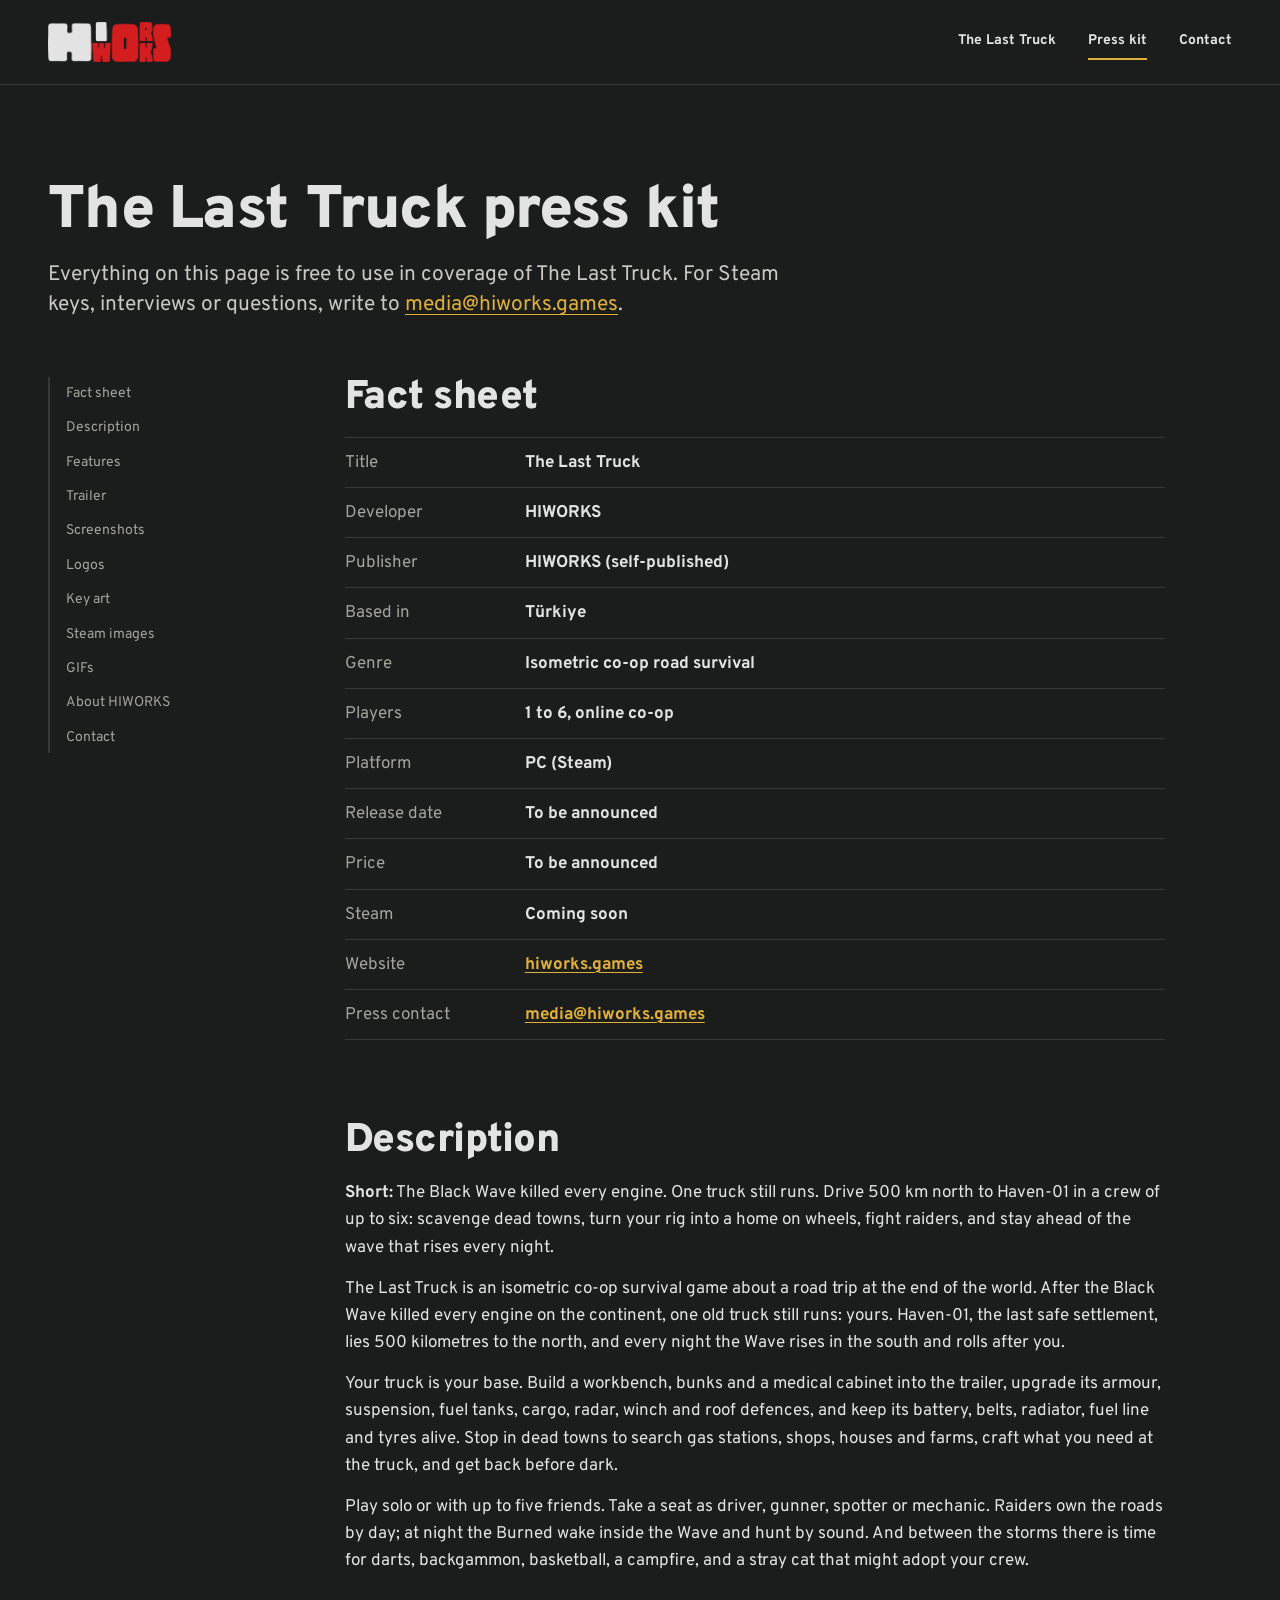
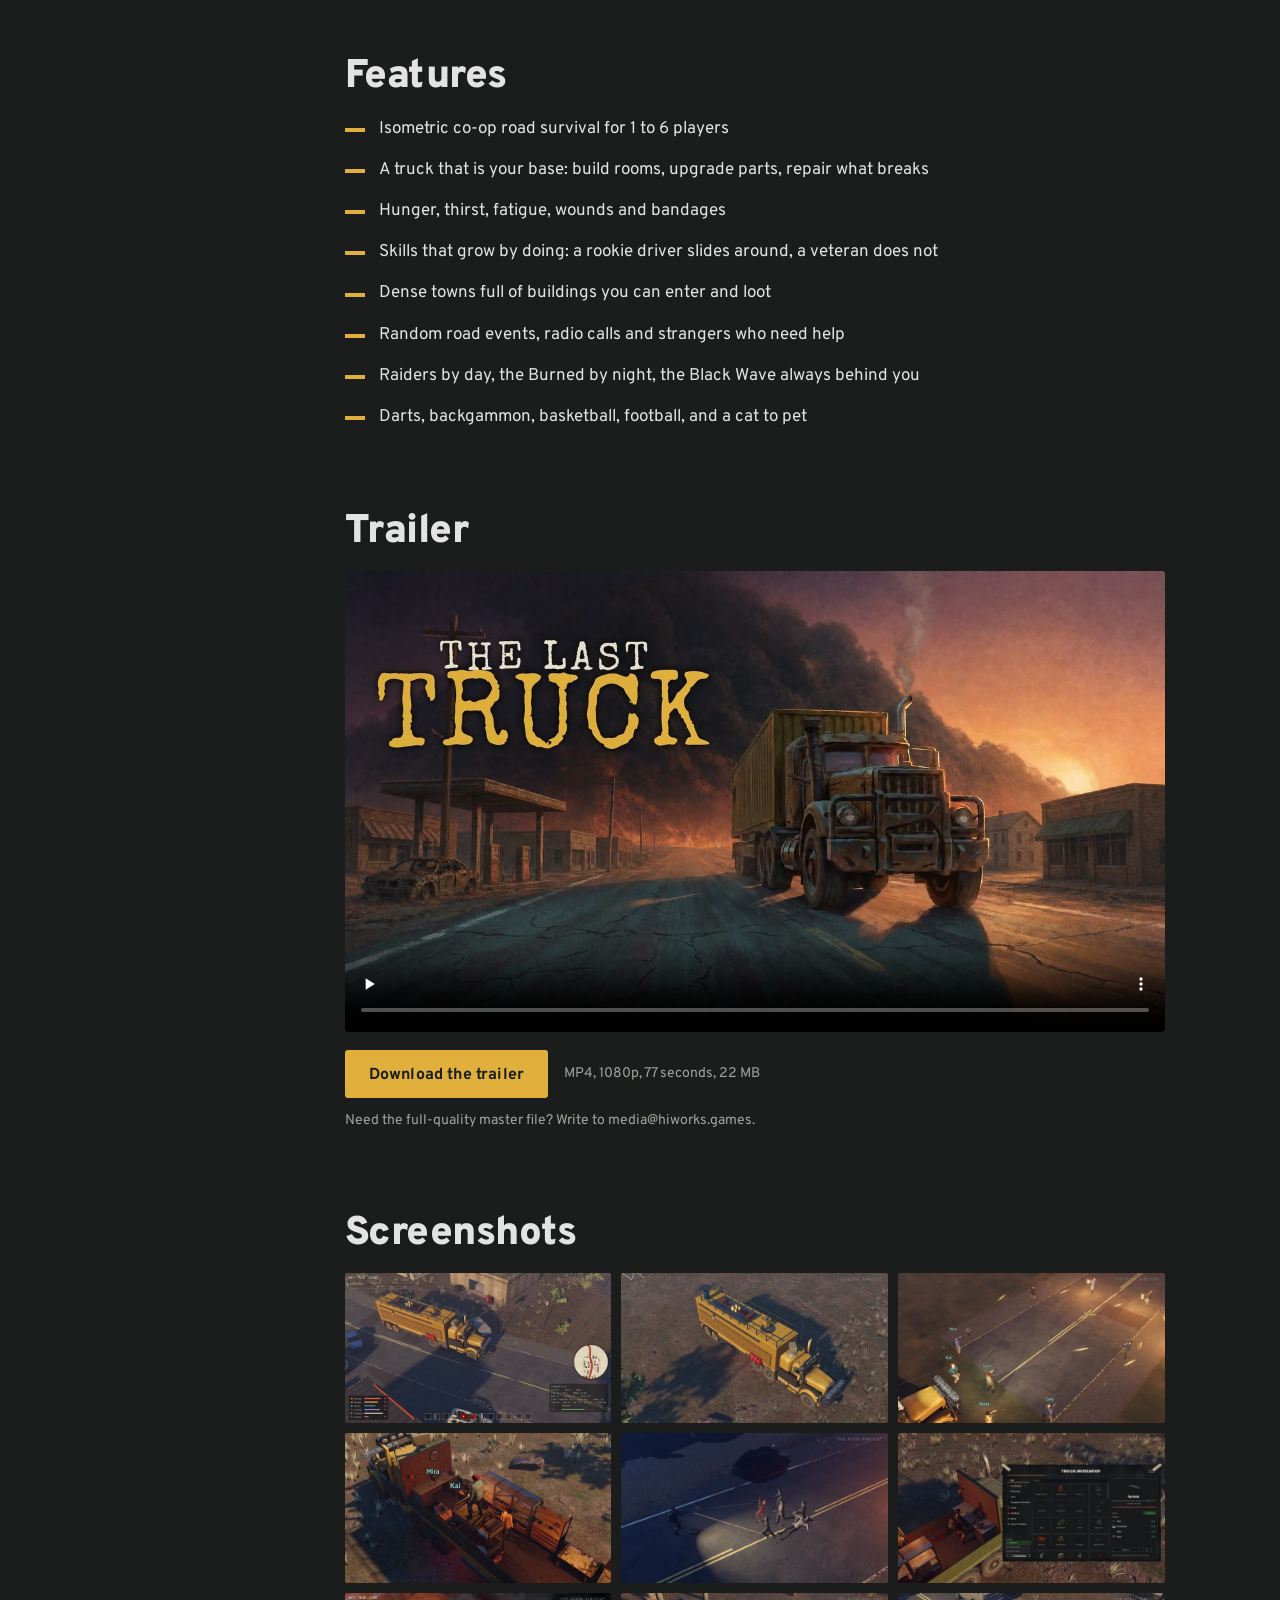
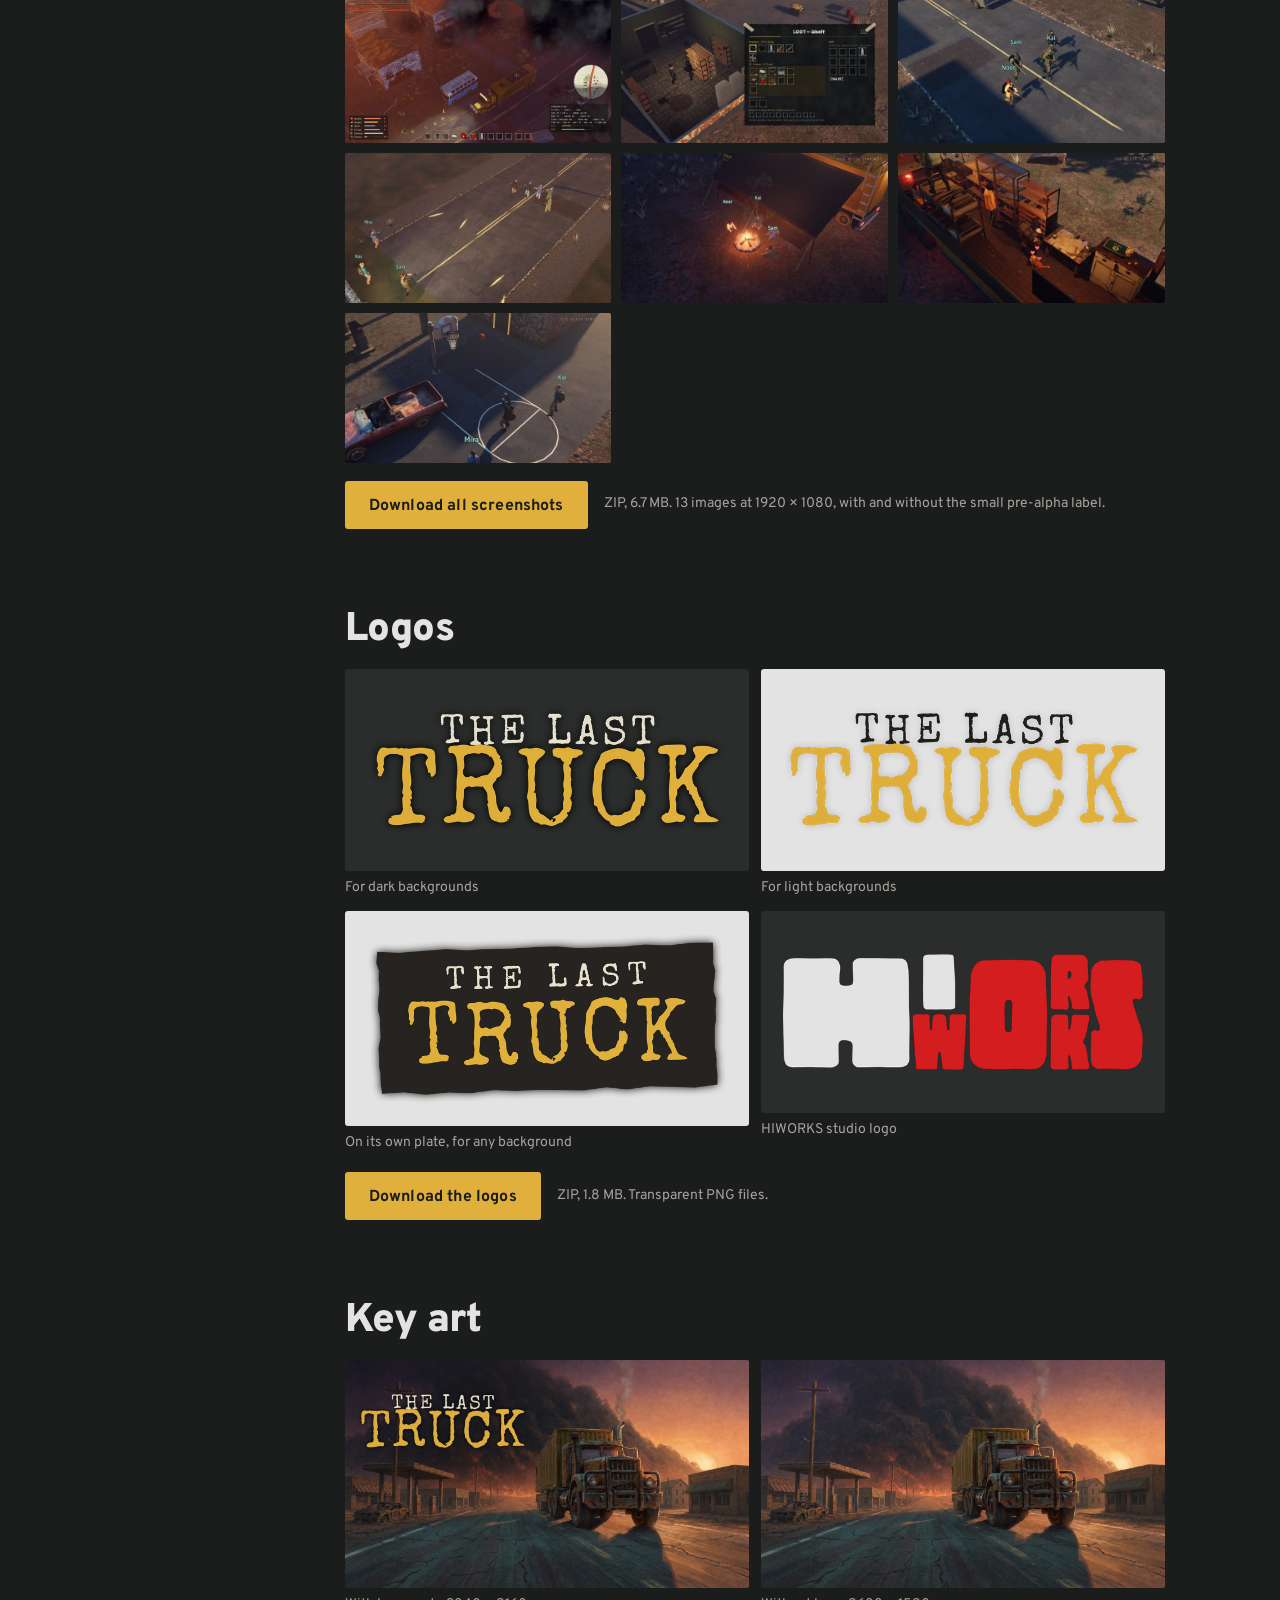
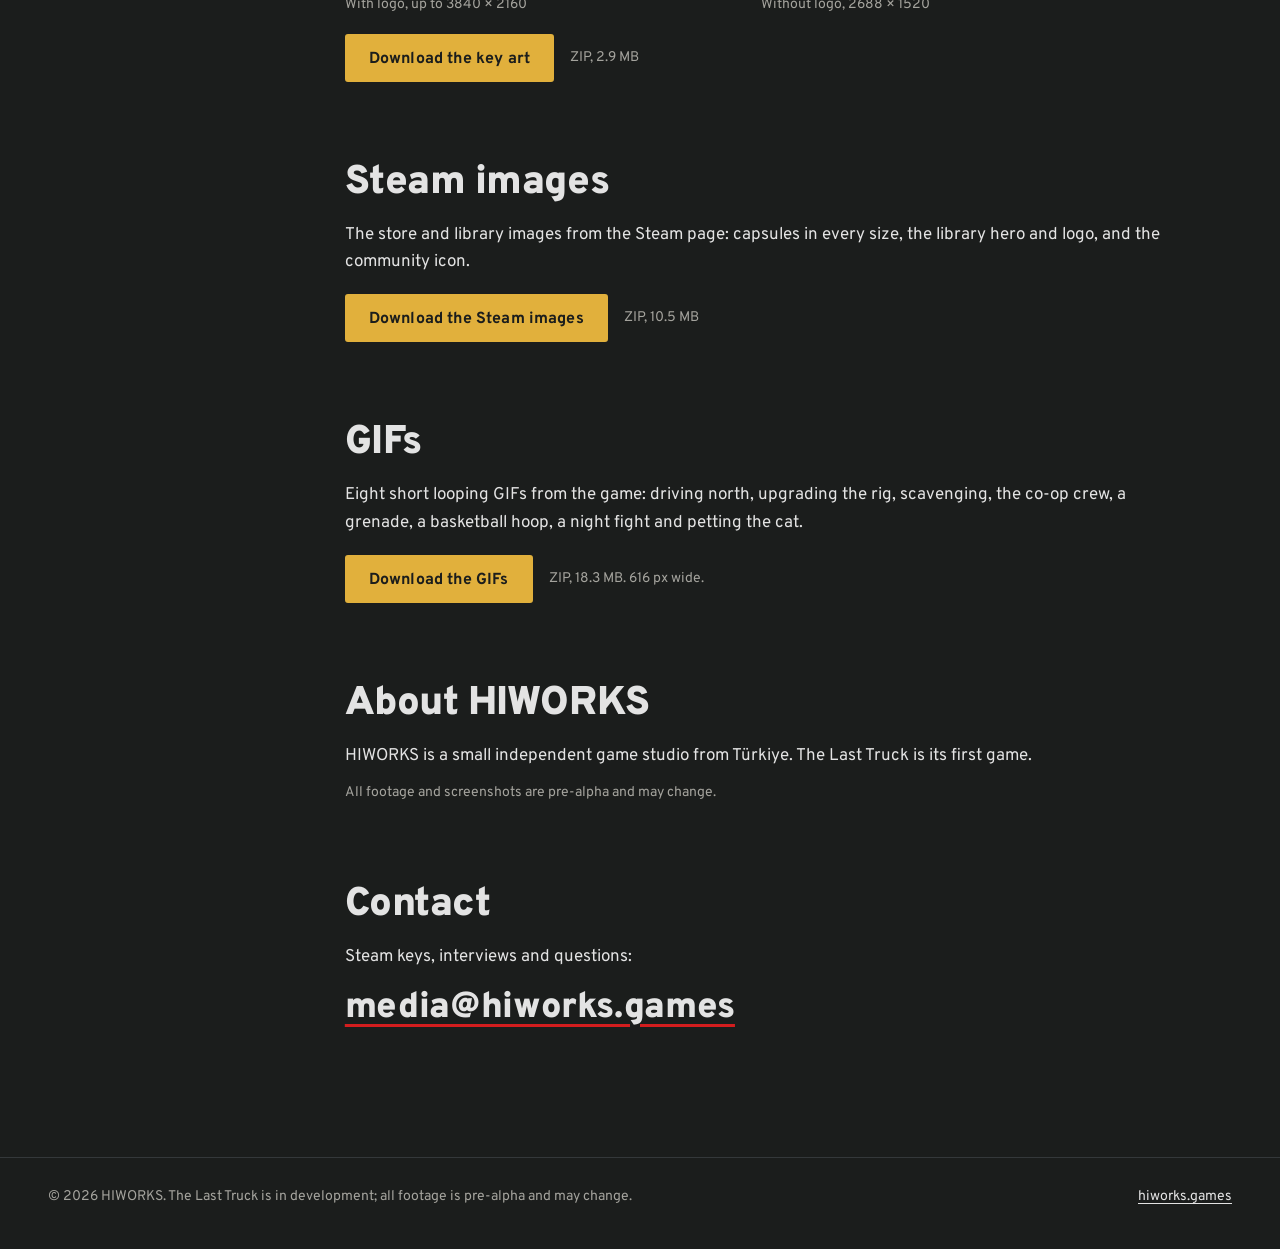
==== press/index.html @ 0f19a67c "Add the hiworks.games site and The Last Truck press kit Co-Authored-By: Claude Opus 5.5 <noreply@ant" ====
<!doctype html>
<html lang="en">
<head>
<meta charset="utf-8">
<meta name="viewport" content="width=device-width, initial-scale=1">
<title>Press kit | The Last Truck | HIWORKS</title>
<meta name="description" content="Press kit for The Last Truck by HIWORKS: fact sheet, trailer, screenshots, logos, key art and contact.">
<link rel="canonical" href="https://hiworks.games/press/">
<meta name="theme-color" content="#1b1d1c">
<meta property="og:type" content="website">
<meta property="og:site_name" content="HIWORKS">
<meta property="og:title" content="The Last Truck press kit">
<meta property="og:description" content="Fact sheet, trailer, screenshots, logos and key art for The Last Truck.">
<meta property="og:url" content="https://hiworks.games/press/">
<meta property="og:image" content="https://hiworks.games/assets/img/og.jpg">
<meta name="twitter:card" content="summary_large_image">
<link rel="icon" type="image/png" sizes="32x32" href="../assets/img/favicon-32.png">
<link rel="apple-touch-icon" href="../assets/img/apple-touch-icon.png">
<link rel="stylesheet" href="../assets/css/site.css">
</head>
<body>
<a class="skip" href="#main">Skip to content</a>

<header class="site-header site-header--solid">
  <div class="wrap">
    <a class="brand" href="../" aria-label="HIWORKS home"><img src="../assets/img/hiworks_logo_sm.png" alt="HIWORKS" width="564" height="183"></a>
    <nav class="nav" aria-label="Main">
      <a class="nav__game" href="../#game">The Last Truck</a>
      <a href="./" aria-current="page">Press kit</a>
      <a href="#contact">Contact</a>
    </nav>
  </div>
</header>

<main id="main">
  <div class="wrap press-top">
    <h1>The Last Truck press kit</h1>
    <p>Everything on this page is free to use in coverage of The Last Truck. For Steam keys, interviews or questions, write to <a href="mailto:media@hiworks.games">media@hiworks.games</a>.</p>
  </div>

  <div class="wrap press-layout">
    <nav class="toc" aria-label="On this page">
      <ol>
        <li><a href="#facts">Fact sheet</a></li>
        <li><a href="#description">Description</a></li>
        <li><a href="#features">Features</a></li>
        <li><a href="#trailer">Trailer</a></li>
        <li><a href="#screenshots">Screenshots</a></li>
        <li><a href="#logos">Logos</a></li>
        <li><a href="#key-art">Key art</a></li>
        <li><a href="#steam-images">Steam images</a></li>
        <li><a href="#gifs">GIFs</a></li>
        <li><a href="#studio">About HIWORKS</a></li>
        <li><a href="#contact">Contact</a></li>
      </ol>
    </nav>

    <div class="press-body">
      <section id="facts" aria-labelledby="facts-h">
        <h2 id="facts-h">Fact sheet</h2>
        <dl class="sheet">
          <dt>Title</dt><dd>The Last Truck</dd>
          <dt>Developer</dt><dd>HIWORKS</dd>
          <dt>Publisher</dt><dd>HIWORKS (self-published)</dd>
          <dt>Based in</dt><dd>Türkiye</dd>
          <dt>Genre</dt><dd>Isometric co-op road survival</dd>
          <dt>Players</dt><dd>1 to 6, online co-op</dd>
          <dt>Platform</dt><dd>PC (Steam)</dd>
          <dt>Release date</dt><dd>To be announced</dd>
          <dt>Price</dt><dd>To be announced</dd>
          <dt>Steam</dt><dd data-steam data-steam-label="Steam store page">Coming soon</dd>
          <dt>Website</dt><dd><a href="https://hiworks.games/">hiworks.games</a></dd>
          <dt>Press contact</dt><dd><a href="mailto:media@hiworks.games">media@hiworks.games</a></dd>
        </dl>
      </section>

      <section id="description" aria-labelledby="desc-h">
        <h2 id="desc-h">Description</h2>
        <p><strong>Short:</strong> The Black Wave killed every engine. One truck still runs. Drive 500 km north to Haven-01 in a crew of up to six: scavenge dead towns, turn your rig into a home on wheels, fight raiders, and stay ahead of the wave that rises every night.</p>
        <p>The Last Truck is an isometric co-op survival game about a road trip at the end of the world. After the Black Wave killed every engine on the continent, one old truck still runs: yours. Haven-01, the last safe settlement, lies 500 kilometres to the north, and every night the Wave rises in the south and rolls after you.</p>
        <p>Your truck is your base. Build a workbench, bunks and a medical cabinet into the trailer, upgrade its armour, suspension, fuel tanks, cargo, radar, winch and roof defences, and keep its battery, belts, radiator, fuel line and tyres alive. Stop in dead towns to search gas stations, shops, houses and farms, craft what you need at the truck, and get back before dark.</p>
        <p>Play solo or with up to five friends. Take a seat as driver, gunner, spotter or mechanic. Raiders own the roads by day; at night the Burned wake inside the Wave and hunt by sound. And between the storms there is time for darts, backgammon, basketball, a campfire, and a stray cat that might adopt your crew.</p>
      </section>

      <section id="features" aria-labelledby="feat-h">
        <h2 id="feat-h">Features</h2>
        <ul class="dash-list" style="grid-template-columns: minmax(0, 1fr);">
          <li>Isometric co-op road survival for 1 to 6 players</li>
          <li>A truck that is your base: build rooms, upgrade parts, repair what breaks</li>
          <li>Hunger, thirst, fatigue, wounds and bandages</li>
          <li>Skills that grow by doing: a rookie driver slides around, a veteran does not</li>
          <li>Dense towns full of buildings you can enter and loot</li>
          <li>Random road events, radio calls and strangers who need help</li>
          <li>Raiders by day, the Burned by night, the Black Wave always behind you</li>
          <li>Darts, backgammon, basketball, football, and a cat to pet</li>
        </ul>
      </section>

      <section id="trailer" aria-labelledby="trailer-h">
        <h2 id="trailer-h">Trailer</h2>
        <video class="trailer-player" controls preload="none" playsinline poster="../assets/img/key_art_preview.jpg">
          <source src="../assets/video/the_last_truck_trailer.mp4" type="video/mp4">
        </video>
        <div class="download">
          <a class="btn btn--lane" href="../assets/video/the_last_truck_trailer.mp4" download>Download the trailer</a>
          <span class="size">MP4, 1080p, 77 seconds, 22 MB</span>
        </div>
        <p class="note">Need the full-quality master file? Write to media@hiworks.games.</p>
      </section>

      <section id="screenshots" aria-labelledby="shots-h">
        <h2 id="shots-h">Screenshots</h2>
        <ul class="shots">
          <li><a href="../assets/img/shots/the_last_truck_01_driving_hud.jpg"><img src="../assets/img/thumbs/the_last_truck_01_driving_hud.jpg" alt="The rig on the road, with the HUD on" width="640" height="360" loading="lazy"></a></li>
          <li><a href="../assets/img/shots/the_last_truck_02_rig_upgraded.jpg"><img src="../assets/img/thumbs/the_last_truck_02_rig_upgraded.jpg" alt="A fully upgraded yellow rig" width="640" height="360" loading="lazy"></a></li>
          <li><a href="../assets/img/shots/the_last_truck_03_raider_fight.jpg"><img src="../assets/img/thumbs/the_last_truck_03_raider_fight.jpg" alt="The crew fighting raiders on the road" width="640" height="360" loading="lazy"></a></li>
          <li><a href="../assets/img/shots/the_last_truck_04_life_in_the_hold.jpg"><img src="../assets/img/thumbs/the_last_truck_04_life_in_the_hold.jpg" alt="The crew inside the trailer, by the dartboard" width="640" height="360" loading="lazy"></a></li>
          <li><a href="../assets/img/shots/the_last_truck_05_night_burned.jpg"><img src="../assets/img/thumbs/the_last_truck_05_night_burned.jpg" alt="The Burned at night, caught in a flashlight beam" width="640" height="360" loading="lazy"></a></li>
          <li><a href="../assets/img/shots/the_last_truck_06_crafting.jpg"><img src="../assets/img/thumbs/the_last_truck_06_crafting.jpg" alt="Crafting a pipe bomb in the truck workshop" width="640" height="360" loading="lazy"></a></li>
          <li><a href="../assets/img/shots/the_last_truck_07_black_wave_hud.jpg"><img src="../assets/img/thumbs/the_last_truck_07_black_wave_hud.jpg" alt="Escaping the Black Wave, with the HUD on" width="640" height="360" loading="lazy"></a></li>
          <li><a href="../assets/img/shots/the_last_truck_08_looting.jpg"><img src="../assets/img/thumbs/the_last_truck_08_looting.jpg" alt="Searching a shelf inside a shop" width="640" height="360" loading="lazy"></a></li>
          <li><a href="../assets/img/shots/the_last_truck_09_coop_crew.jpg"><img src="../assets/img/thumbs/the_last_truck_09_coop_crew.jpg" alt="A fully equipped crew of four" width="640" height="360" loading="lazy"></a></li>
          <li><a href="../assets/img/shots/the_last_truck_10_grenade.jpg"><img src="../assets/img/thumbs/the_last_truck_10_grenade.jpg" alt="A firefight with raiders" width="640" height="360" loading="lazy"></a></li>
          <li><a href="../assets/img/shots/the_last_truck_11_campfire.jpg"><img src="../assets/img/thumbs/the_last_truck_11_campfire.jpg" alt="The crew around a campfire at night" width="640" height="360" loading="lazy"></a></li>
          <li><a href="../assets/img/shots/the_last_truck_12_cat.jpg"><img src="../assets/img/thumbs/the_last_truck_12_cat.jpg" alt="Petting the stray cat in the trailer" width="640" height="360" loading="lazy"></a></li>
          <li><a href="../assets/img/shots/the_last_truck_13_basketball.jpg"><img src="../assets/img/thumbs/the_last_truck_13_basketball.jpg" alt="Basketball behind a gas station" width="640" height="360" loading="lazy"></a></li>
        </ul>
        <div class="download">
          <a class="btn btn--lane" href="downloads/the_last_truck_screenshots.zip" download>Download all screenshots</a>
          <span class="size">ZIP, 6.7 MB. 13 images at 1920 × 1080, with and without the small pre-alpha label.</span>
        </div>
      </section>

      <section id="logos" aria-labelledby="logos-h">
        <h2 id="logos-h">Logos</h2>
        <div class="grid-2">
          <figure class="tile"><div class="tile--dark"><img src="../assets/img/logo_prev_dark_bg.png" alt="The Last Truck logo for dark backgrounds" width="640" height="234" loading="lazy"></div><figcaption>For dark backgrounds</figcaption></figure>
          <figure class="tile"><div class="tile--light"><img src="../assets/img/logo_prev_light_bg.png" alt="The Last Truck logo for light backgrounds" width="640" height="230" loading="lazy"></div><figcaption>For light backgrounds</figcaption></figure>
          <figure class="tile"><div class="tile--light"><img src="../assets/img/logo_prev_plate.png" alt="The Last Truck logo on its dark plate" width="640" height="304" loading="lazy"></div><figcaption>On its own plate, for any background</figcaption></figure>
          <figure class="tile"><div class="tile--dark"><img src="../assets/img/hiworks_logo_sm.png" alt="HIWORKS studio logo" width="564" height="183" loading="lazy"></div><figcaption>HIWORKS studio logo</figcaption></figure>
        </div>
        <div class="download">
          <a class="btn btn--lane" href="downloads/the_last_truck_logos.zip" download>Download the logos</a>
          <span class="size">ZIP, 1.8 MB. Transparent PNG files.</span>
        </div>
      </section>

      <section id="key-art" aria-labelledby="ka-h">
        <h2 id="ka-h">Key art</h2>
        <div class="grid-2">
          <figure class="tile"><img src="../assets/img/key_art_preview.jpg" alt="Key art: the truck on an empty road, the Black Wave rising behind a small town, with the logo" width="1280" height="720" loading="lazy"><figcaption>With logo, up to 3840 × 2160</figcaption></figure>
          <figure class="tile"><img src="../assets/img/key_art_clean_preview.jpg" alt="Key art without the logo" width="1280" height="720" loading="lazy"><figcaption>Without logo, 2688 × 1520</figcaption></figure>
        </div>
        <div class="download">
          <a class="btn btn--lane" href="downloads/the_last_truck_key_art.zip" download>Download the key art</a>
          <span class="size">ZIP, 2.9 MB</span>
        </div>
      </section>

      <section id="steam-images" aria-labelledby="steam-h">
        <h2 id="steam-h">Steam images</h2>
        <p>The store and library images from the Steam page: capsules in every size, the library hero and logo, and the community icon.</p>
        <div class="download">
          <a class="btn btn--lane" href="downloads/the_last_truck_steam_images.zip" download>Download the Steam images</a>
          <span class="size">ZIP, 10.5 MB</span>
        </div>
      </section>

      <section id="gifs" aria-labelledby="gifs-h">
        <h2 id="gifs-h">GIFs</h2>
        <p>Eight short looping GIFs from the game: driving north, upgrading the rig, scavenging, the co-op crew, a grenade, a basketball hoop, a night fight and petting the cat.</p>
        <div class="download">
          <a class="btn btn--lane" href="downloads/the_last_truck_gifs.zip" download>Download the GIFs</a>
          <span class="size">ZIP, 18.3 MB. 616 px wide.</span>
        </div>
      </section>

      <section id="studio" aria-labelledby="studio-h">
        <h2 id="studio-h">About HIWORKS</h2>
        <p>HIWORKS is a small independent game studio from Türkiye. The Last Truck is its first game.</p>
        <p class="note">All footage and screenshots are pre-alpha and may change.</p>
      </section>

      <section id="contact" aria-labelledby="contact-h">
        <h2 id="contact-h">Contact</h2>
        <p>Steam keys, interviews and questions:</p>
        <a class="mail" href="mailto:media@hiworks.games">media@hiworks.games</a>
      </section>
    </div>
  </div>
</main>

<footer class="site-footer">
  <div class="wrap">
    <p>&copy; <span data-year>2026</span> HIWORKS. The Last Truck is in development; all footage is pre-alpha and may change.</p>
    <p><a href="../">hiworks.games</a></p>
  </div>
</footer>

<dialog id="shot-dialog" aria-label="Screenshot">
  <div class="dlg">
    <button class="icon-btn dlg__close" type="button" data-close aria-label="Close">
      <svg viewBox="0 0 20 20" aria-hidden="true"><path d="M4 4l12 12M16 4L4 16" stroke="currentColor" stroke-width="2.4" fill="none"/></svg>
    </button>
    <div class="dlg__frame">
      <img src="" alt="">
      <div class="dlg__nav">
        <button class="icon-btn" type="button" data-prev aria-label="Previous screenshot"><svg viewBox="0 0 20 20" aria-hidden="true"><path d="M12.5 4l-6 6 6 6" stroke="currentColor" stroke-width="2.4" fill="none"/></svg></button>
        <span data-count aria-live="polite"></span>
        <button class="icon-btn" type="button" data-next aria-label="Next screenshot"><svg viewBox="0 0 20 20" aria-hidden="true"><path d="M7.5 4l6 6-6 6" stroke="currentColor" stroke-width="2.4" fill="none"/></svg></button>
      </div>
    </div>
  </div>
</dialog>

<script src="../assets/js/site.js"></script>
</body>
</html>
---- assets/css/site.css ----
/* HIWORKS - hiworks.games
   Colors come from the game: asphalt, the Black Wave's smoke, the rig's yellow (also the
   logo's), and the studio logo's off-white and red. One family: Overpass (road-sign letters). */

@font-face { font-family: "Overpass"; font-style: normal; font-display: swap; font-weight: 400;
  src: url(../fonts/overpass-latin-400-normal.woff2) format("woff2");
  unicode-range: U+0000-00FF,U+0131,U+0152-0153,U+02BB-02BC,U+02C6,U+02DA,U+02DC,U+0304,U+0308,U+0329,U+2000-206F,U+20AC,U+2122,U+2191,U+2193,U+2212,U+2215,U+FEFF,U+FFFD; }
@font-face { font-family: "Overpass"; font-style: normal; font-display: swap; font-weight: 400;
  src: url(../fonts/overpass-latin-ext-400-normal.woff2) format("woff2");
  unicode-range: U+0100-02BA,U+02BD-02C5,U+02C7-02CC,U+02CE-02D7,U+02DD-02FF,U+0304,U+0308,U+0329,U+1D00-1DBF,U+1E00-1E9F,U+1EF2-1EFF,U+2020,U+20A0-20AB,U+20AD-20C0,U+2113,U+2C60-2C7F,U+A720-A7FF; }
@font-face { font-family: "Overpass"; font-style: normal; font-display: swap; font-weight: 700;
  src: url(../fonts/overpass-latin-700-normal.woff2) format("woff2");
  unicode-range: U+0000-00FF,U+0131,U+0152-0153,U+02BB-02BC,U+02C6,U+02DA,U+02DC,U+0304,U+0308,U+0329,U+2000-206F,U+20AC,U+2122,U+2191,U+2193,U+2212,U+2215,U+FEFF,U+FFFD; }
@font-face { font-family: "Overpass"; font-style: normal; font-display: swap; font-weight: 700;
  src: url(../fonts/overpass-latin-ext-700-normal.woff2) format("woff2");
  unicode-range: U+0100-02BA,U+02BD-02C5,U+02C7-02CC,U+02CE-02D7,U+02DD-02FF,U+0304,U+0308,U+0329,U+1D00-1DBF,U+1E00-1E9F,U+1EF2-1EFF,U+2020,U+20A0-20AB,U+20AD-20C0,U+2113,U+2C60-2C7F,U+A720-A7FF; }
@font-face { font-family: "Overpass"; font-style: normal; font-display: swap; font-weight: 900;
  src: url(../fonts/overpass-latin-900-normal.woff2) format("woff2");
  unicode-range: U+0000-00FF,U+0131,U+0152-0153,U+02BB-02BC,U+02C6,U+02DA,U+02DC,U+0304,U+0308,U+0329,U+2000-206F,U+20AC,U+2122,U+2191,U+2193,U+2212,U+2215,U+FEFF,U+FFFD; }
@font-face { font-family: "Overpass"; font-style: normal; font-display: swap; font-weight: 900;
  src: url(../fonts/overpass-latin-ext-900-normal.woff2) format("woff2");
  unicode-range: U+0100-02BA,U+02BD-02C5,U+02C7-02CC,U+02CE-02D7,U+02DD-02FF,U+0304,U+0308,U+0329,U+1D00-1DBF,U+1E00-1E9F,U+1EF2-1EFF,U+2020,U+20A0-20AB,U+20AD-20C0,U+2113,U+2C60-2C7F,U+A720-A7FF; }

:root {
  --asphalt: #1b1d1c;
  --asphalt-2: #232624;
  --kerb: #34383a;
  --smoke: #2c2127;
  --lane: #e1b03c;
  --lane-ink: #1b1d1c;
  --bone: #e3e3e3;
  --dust: #a4a39d;
  --signal: #d31d1e;

  --font: "Overpass", "Segoe UI", system-ui, sans-serif;
  --step-0: 1.0625rem;   /* 17px body */
  --step-1: 1.3125rem;   /* 21px lede */
  --step-2: clamp(1.75rem, 1.2rem + 2vw, 2.5rem);
  --step-3: clamp(2.25rem, 1.4rem + 3.4vw, 3.75rem);
  --small: 0.875rem;

  --gutter: clamp(16px, 4vw, 48px);
  --wide: 1200px;
  --text: 62ch;
}

*, *::before, *::after { box-sizing: border-box; }
html { -webkit-text-size-adjust: 100%; scroll-behavior: smooth; }
@media (prefers-reduced-motion: reduce) { html { scroll-behavior: auto; } }
body {
  margin: 0;
  background: var(--asphalt);
  color: var(--bone);
  font: 400 var(--step-0)/1.6 var(--font);
  -webkit-font-smoothing: antialiased;
  text-rendering: optimizeLegibility;
}
img, video { display: block; max-width: 100%; height: auto; }
a { color: var(--lane); text-underline-offset: 0.18em; text-decoration-thickness: 1px; }
a:hover { text-decoration-thickness: 2px; }
:focus-visible { outline: 3px solid var(--lane); outline-offset: 3px; border-radius: 2px; }
h1, h2, h3 { font-weight: 900; line-height: 1.05; letter-spacing: -0.012em; margin: 0; text-wrap: balance; }
p { margin: 0; text-wrap: pretty; }
.sr-only { position: absolute; width: 1px; height: 1px; padding: 0; margin: -1px; overflow: hidden; clip: rect(0 0 0 0); white-space: nowrap; border: 0; }
.skip { position: absolute; left: 12px; top: -60px; z-index: 50; background: var(--lane); color: var(--lane-ink); padding: 10px 14px; font-weight: 700; }
.skip:focus { top: 12px; }

.wrap { width: 100%; max-width: calc(var(--wide) + 2 * var(--gutter)); margin: 0 auto; padding: 0 var(--gutter); }

/* ---------- header ---------- */
.site-header { position: relative; z-index: 10; }
.site-header--over { position: absolute; inset: 0 0 auto 0; }
.site-header .wrap { display: flex; align-items: center; justify-content: space-between; gap: 24px; padding-top: 22px; padding-bottom: 22px; }
.brand { display: block; line-height: 0; }
.brand img { height: 40px; width: auto; }
.nav { display: flex; gap: clamp(16px, 3vw, 32px); }
.nav a { color: var(--bone); text-decoration: none; font-weight: 700; font-size: var(--small); padding: 6px 0; border-bottom: 2px solid transparent; }
.nav a:hover, .nav a[aria-current="page"] { border-bottom-color: var(--lane); }
.site-header--solid { background: var(--asphalt); border-bottom: 1px solid var(--kerb); }

/* ---------- buttons ---------- */
.btn {
  display: inline-flex; align-items: center; justify-content: center; gap: 10px;
  min-height: 48px; padding: 12px 22px 10px;
  font: 700 1rem/1 var(--font); letter-spacing: 0.01em;
  border: 2px solid var(--lane); border-radius: 3px; cursor: pointer; text-decoration: none;
}
.btn--lane { background: var(--lane); color: var(--lane-ink); }
.btn--lane:hover { background: #ecc25a; border-color: #ecc25a; }
.btn--ghost { background: rgba(27, 29, 28, 0.55); color: var(--bone); border-color: rgba(227, 227, 227, 0.55); }
.btn--ghost:hover { border-color: var(--bone); }
.btn[aria-disabled="true"] { background: transparent; color: var(--lane); cursor: default; }
.btn svg { width: 16px; height: 16px; flex: none; }

/* ---------- hero ---------- */
.hero { position: relative; min-height: min(100svh, 940px); display: flex; align-items: flex-end; overflow: hidden; background: var(--smoke); isolation: isolate; }
.hero__media { position: absolute; inset: 0; z-index: -2; }
.hero__media video, .hero__media img { width: 100%; height: 100%; object-fit: cover; object-position: 60% 50%; }
.hero::before {
  content: ""; position: absolute; inset: 0; z-index: -1;
  background:
    linear-gradient(90deg, rgba(36, 26, 31, 0.92) 0%, rgba(36, 26, 31, 0.72) 34%, rgba(36, 26, 31, 0) 68%),
    linear-gradient(180deg, rgba(27, 29, 28, 0.6) 0%, rgba(27, 29, 28, 0) 22%, rgba(27, 29, 28, 0) 62%, var(--asphalt) 100%);
}
.hero__body { padding-top: 140px; padding-bottom: clamp(88px, 12vh, 132px); }
.hero__logo { width: clamp(260px, 38vw, 560px); margin: 0 0 clamp(18px, 3vh, 28px) -0.6%; }
.hero__lede { font-size: clamp(1.375rem, 1rem + 1.4vw, 2.125rem); font-weight: 700; line-height: 1.2; max-width: 22ch; }
.hero__actions { display: flex; flex-wrap: wrap; gap: 12px; margin-top: clamp(22px, 4vh, 34px); }
.hero__facts { display: flex; flex-wrap: wrap; gap: 6px 22px; margin: 22px 0 0; padding: 0; list-style: none; color: var(--dust); font-size: var(--small); }

/* the road under the hero: one lane line, rolling south as the truck drives north */
.road { position: absolute; left: 0; right: 0; bottom: 0; height: 18px; background: var(--asphalt); }
.road::before {
  content: ""; position: absolute; left: 0; right: 0; top: 7px; height: 4px;
  background: repeating-linear-gradient(90deg, var(--lane) 0 46px, transparent 46px 92px);
  animation: lane 2.4s linear infinite;
}
@keyframes lane { to { background-position: -92px 0; } }
@media (prefers-reduced-motion: reduce) { .road::before { animation: none; } }

/* ---------- sections ---------- */
.section { padding: clamp(64px, 10vw, 128px) 0; }
.section + .section { padding-top: 0; }
.section-head { max-width: var(--text); margin-bottom: clamp(28px, 4vw, 48px); }
.section-head h2 { font-size: var(--step-3); }
.section-head p { color: var(--dust); margin-top: 14px; }

.intro { font-size: clamp(1.25rem, 1rem + 1vw, 1.75rem); line-height: 1.4; font-weight: 400; max-width: 34ch; }
.intro-grid { display: grid; grid-template-columns: minmax(0, 7fr) minmax(0, 4fr); gap: clamp(32px, 6vw, 96px); align-items: end; }
.facts { margin: 0; display: grid; grid-template-columns: auto 1fr; gap: 10px 22px; font-size: var(--small); border-top: 1px solid var(--kerb); padding-top: 18px; }
.facts dt { color: var(--dust); }
.facts dd { margin: 0; font-weight: 700; }

/* the feature rows: a moving picture and a few lines, alternating sides */
.rows { display: grid; gap: clamp(56px, 9vw, 112px); }
.row { display: grid; grid-template-columns: minmax(0, 7fr) minmax(0, 5fr); gap: clamp(24px, 4vw, 56px); align-items: center; }
.row:nth-child(even) { grid-template-columns: minmax(0, 5fr) minmax(0, 7fr); }
.row:nth-child(even) .row__media { order: 2; }
.row__media { position: relative; aspect-ratio: 16 / 9; background: var(--asphalt-2); border-radius: 3px; overflow: hidden; }
.row__media video { width: 100%; height: 100%; object-fit: cover; }
.row h3 { font-size: var(--step-2); margin-bottom: 14px; }
.row p { color: #c9c8c3; max-width: 46ch; }

/* screenshots */
.shots { display: grid; grid-template-columns: repeat(3, minmax(0, 1fr)); gap: 10px; margin: 0; padding: 0; list-style: none; }
.shots a { display: block; aspect-ratio: 16 / 9; overflow: hidden; border-radius: 2px; background: var(--asphalt-2); }
.shots img { width: 100%; height: 100%; object-fit: cover; transition: transform 0.35s ease, opacity 0.2s; }
.shots a:hover img { transform: scale(1.03); }
@media (prefers-reduced-motion: reduce) { .shots img { transition: none; } .shots a:hover img { transform: none; } }

/* lane-dash list */
.dash-list { list-style: none; margin: 0; padding: 0; display: grid; grid-template-columns: repeat(2, minmax(0, 1fr)); gap: 14px 48px; max-width: 980px; }
.dash-list li { position: relative; padding-left: 34px; }
.dash-list li::before { content: ""; position: absolute; left: 0; top: 0.72em; width: 20px; height: 4px; background: var(--lane); }

/* studio */
.section.studio { border-top: 1px solid var(--kerb); padding-top: clamp(64px, 10vw, 128px); }
.studio-grid { display: grid; grid-template-columns: minmax(0, 5fr) minmax(0, 6fr); gap: clamp(32px, 6vw, 96px); align-items: start; }
.studio-logo { width: min(100%, 420px); }
.studio h2 { font-size: var(--step-2); margin-bottom: 16px; }
.studio p + p { margin-top: 14px; }
.studio p { max-width: 50ch; }
.mail { display: inline-block; margin-top: 8px; font-size: clamp(1.375rem, 1rem + 1.6vw, 2.25rem); font-weight: 900; letter-spacing: -0.01em; color: var(--bone); text-decoration-color: var(--signal); text-decoration-thickness: 3px; text-underline-offset: 0.2em; word-break: break-word; }
.mail:hover { color: #fff; text-decoration-thickness: 4px; }
.contact-block { margin-top: 40px; padding-top: 24px; border-top: 3px solid var(--signal); max-width: 520px; }
.contact-block h2 { font-size: var(--step-1); margin-bottom: 8px; }

/* footer */
.site-footer { border-top: 1px solid var(--kerb); padding: 28px 0 40px; color: var(--dust); font-size: var(--small); }
.site-footer .wrap { display: flex; flex-wrap: wrap; justify-content: space-between; gap: 12px 32px; }
.site-footer a { color: var(--bone); }

/* ---------- dialogs ---------- */
dialog { border: 0; padding: 0; background: transparent; color: var(--bone); max-width: none; max-height: none; width: 100%; height: 100%; }
dialog::backdrop { background: rgba(10, 11, 11, 0.92); }
.dlg { position: relative; width: 100%; height: 100%; display: grid; place-items: center; padding: 56px var(--gutter) 24px; }
.dlg__frame { width: min(100%, 1400px, calc((100vh - 120px) * 16 / 9)); }
.dlg__frame video, .dlg__frame img { width: 100%; aspect-ratio: 16 / 9; background: #000; object-fit: contain; }
.dlg__close { position: absolute; top: 10px; right: 10px; }
.dlg__nav { display: flex; justify-content: space-between; align-items: center; gap: 12px; margin-top: 12px; color: var(--dust); font-size: var(--small); }
.icon-btn { display: inline-grid; place-items: center; width: 48px; height: 48px; border: 2px solid rgba(227, 227, 227, 0.4); border-radius: 3px; background: rgba(27, 29, 28, 0.8); color: var(--bone); cursor: pointer; }
.icon-btn:hover { border-color: var(--bone); }
.icon-btn svg { width: 20px; height: 20px; }

/* ---------- press kit ---------- */
.press-top { padding-top: clamp(48px, 8vw, 96px); padding-bottom: clamp(32px, 5vw, 56px); }
.press-top h1 { font-size: var(--step-3); }
.press-top p { margin-top: 16px; max-width: 58ch; color: #c9c8c3; font-size: var(--step-1); line-height: 1.45; }
.press-layout { display: grid; grid-template-columns: 220px minmax(0, 1fr); gap: clamp(32px, 6vw, 80px); padding-bottom: clamp(64px, 10vw, 120px); }
.toc { position: sticky; top: 24px; align-self: start; font-size: var(--small); }
.toc ol { list-style: none; margin: 0; padding: 0; display: grid; gap: 2px; border-left: 2px solid var(--kerb); }
.toc a { display: block; padding: 6px 0 4px 16px; margin-left: -2px; border-left: 2px solid transparent; color: var(--dust); text-decoration: none; }
.toc a:hover { color: var(--bone); border-left-color: var(--lane); }
.press-body { max-width: 820px; display: grid; gap: clamp(48px, 7vw, 80px); }
.press-body section { scroll-margin-top: 24px; }
.press-body h2 { font-size: var(--step-2); margin-bottom: 18px; }
.press-body p + p { margin-top: 14px; }
.press-body .note { color: var(--dust); font-size: var(--small); margin-top: 12px; }
.sheet { margin: 0; display: grid; grid-template-columns: 180px 1fr; border-top: 1px solid var(--kerb); }
.sheet dt, .sheet dd { margin: 0; padding: 12px 0 10px; border-bottom: 1px solid var(--kerb); }
.sheet dt { color: var(--dust); }
.sheet dd { font-weight: 700; }
.grid-2 { display: grid; grid-template-columns: repeat(2, minmax(0, 1fr)); gap: 12px; }
.grid-3 { display: grid; grid-template-columns: repeat(3, minmax(0, 1fr)); gap: 10px; }
.tile { margin: 0; }
.tile img { width: 100%; border-radius: 2px; }
.tile figcaption { color: var(--dust); font-size: var(--small); margin-top: 6px; }
.tile--dark { background: #2a2d2b; padding: 22px; border-radius: 3px; }
.tile--light { background: #e3e3e3; padding: 22px; border-radius: 3px; }
.tile--dark img, .tile--light img { border-radius: 0; }
.download { display: flex; flex-wrap: wrap; align-items: center; gap: 10px 16px; margin-top: 18px; }
.download .size { color: var(--dust); font-size: var(--small); }
.trailer-player { width: 100%; aspect-ratio: 16 / 9; background: #000; border-radius: 3px; }

/* ---------- small screens ---------- */
@media (max-width: 860px) {
  .intro-grid, .row, .row:nth-child(even), .studio-grid { grid-template-columns: minmax(0, 1fr); }
  .row:nth-child(even) .row__media { order: 0; }
  .shots { grid-template-columns: repeat(2, minmax(0, 1fr)); }
  .dash-list { grid-template-columns: minmax(0, 1fr); }
  .press-layout { grid-template-columns: minmax(0, 1fr); }
  .toc { position: static; }
  .toc ol { grid-template-columns: repeat(2, minmax(0, 1fr)); }
  .grid-3 { grid-template-columns: repeat(2, minmax(0, 1fr)); }
}
@media (max-width: 520px) {
  .brand img { height: 26px; }
  .nav .nav__game { display: none; }
  .hero { min-height: 640px; }
  .hero::before {
    background: linear-gradient(180deg, rgba(27, 29, 28, 0.55) 0%, rgba(36, 26, 31, 0.35) 30%, rgba(36, 26, 31, 0.85) 62%, var(--asphalt) 100%);
  }
  .hero__actions .btn { flex: 1 1 100%; }
  .sheet { grid-template-columns: minmax(0, 1fr); }
  .sheet dt { border-bottom: 0; padding-bottom: 0; }
  .grid-2 { grid-template-columns: minmax(0, 1fr); }
  .dlg { padding: 64px 8px 16px; }
}

/* logo tiles: one height, the logo centred inside */
.tile--dark, .tile--light { aspect-ratio: 2 / 1; display: grid; place-items: center; }
.tile--dark img, .tile--light img { max-height: 100%; width: auto; max-width: 100%; object-fit: contain; }
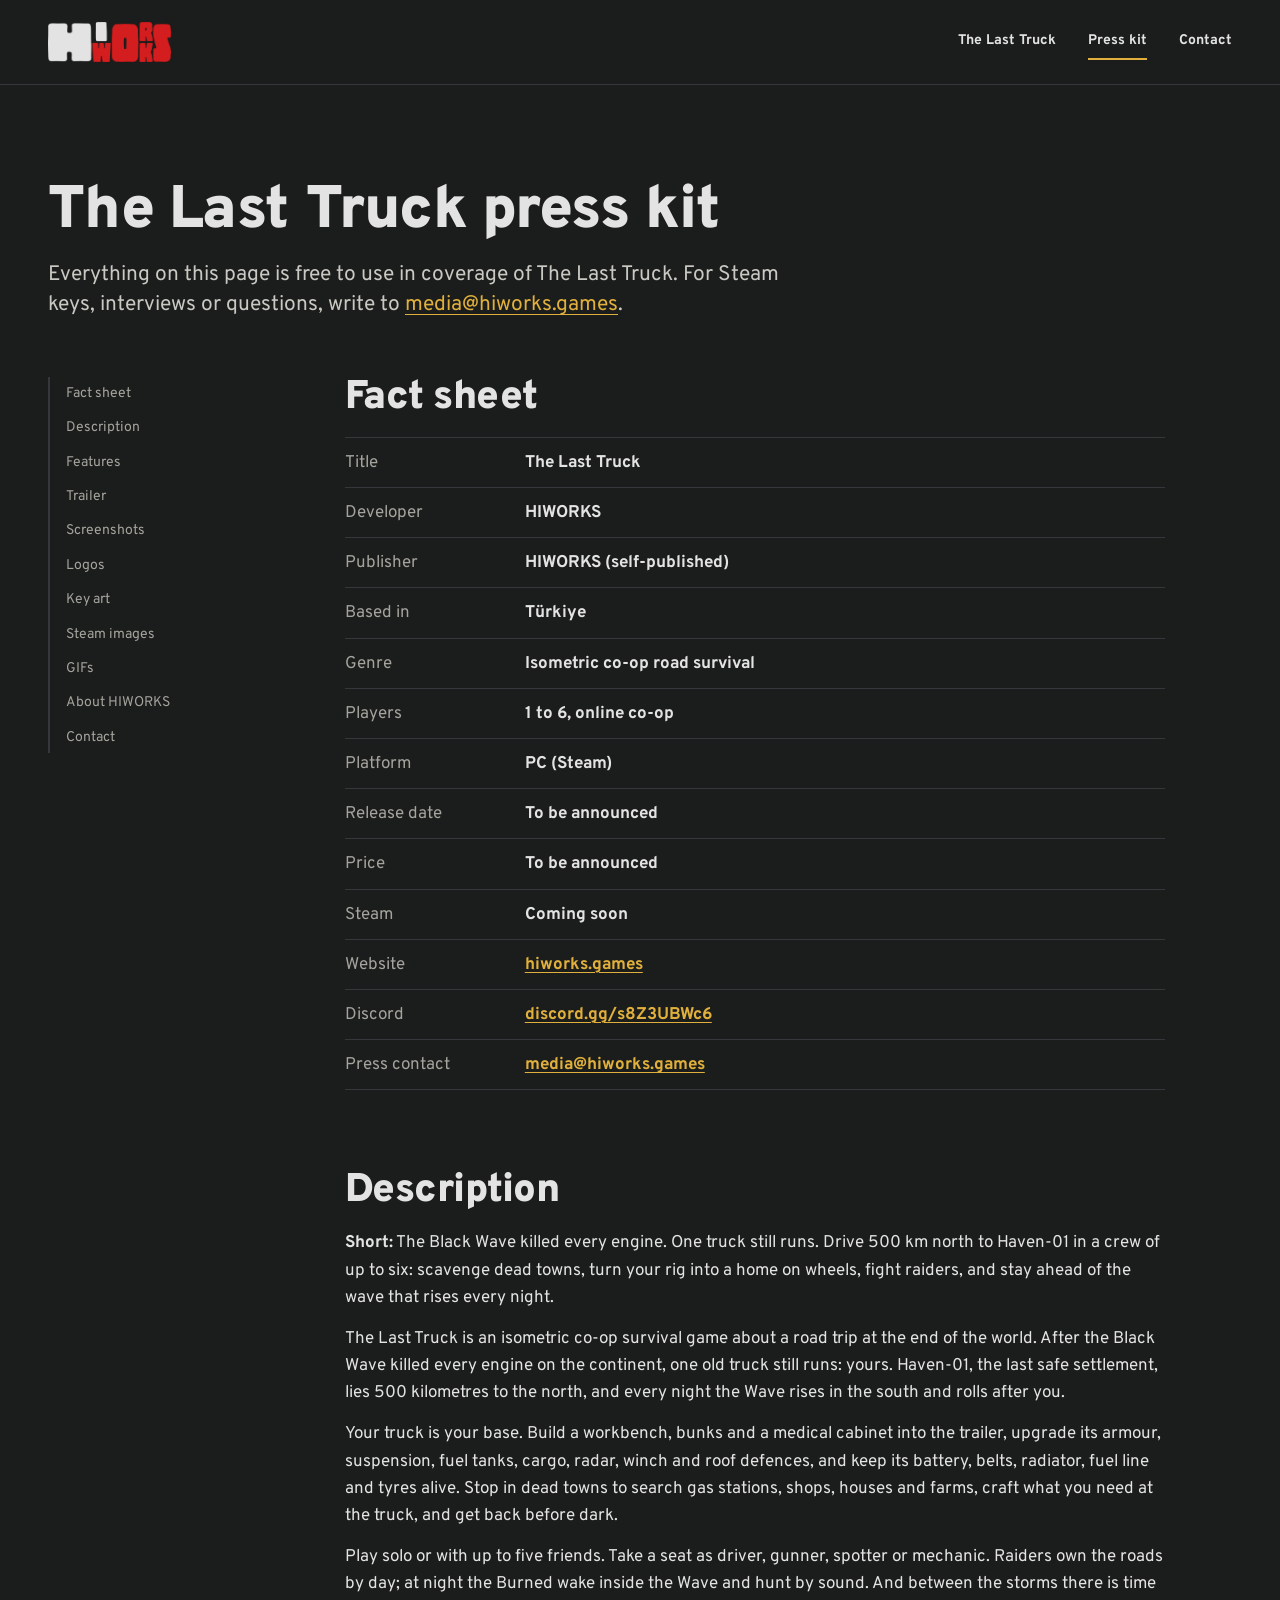
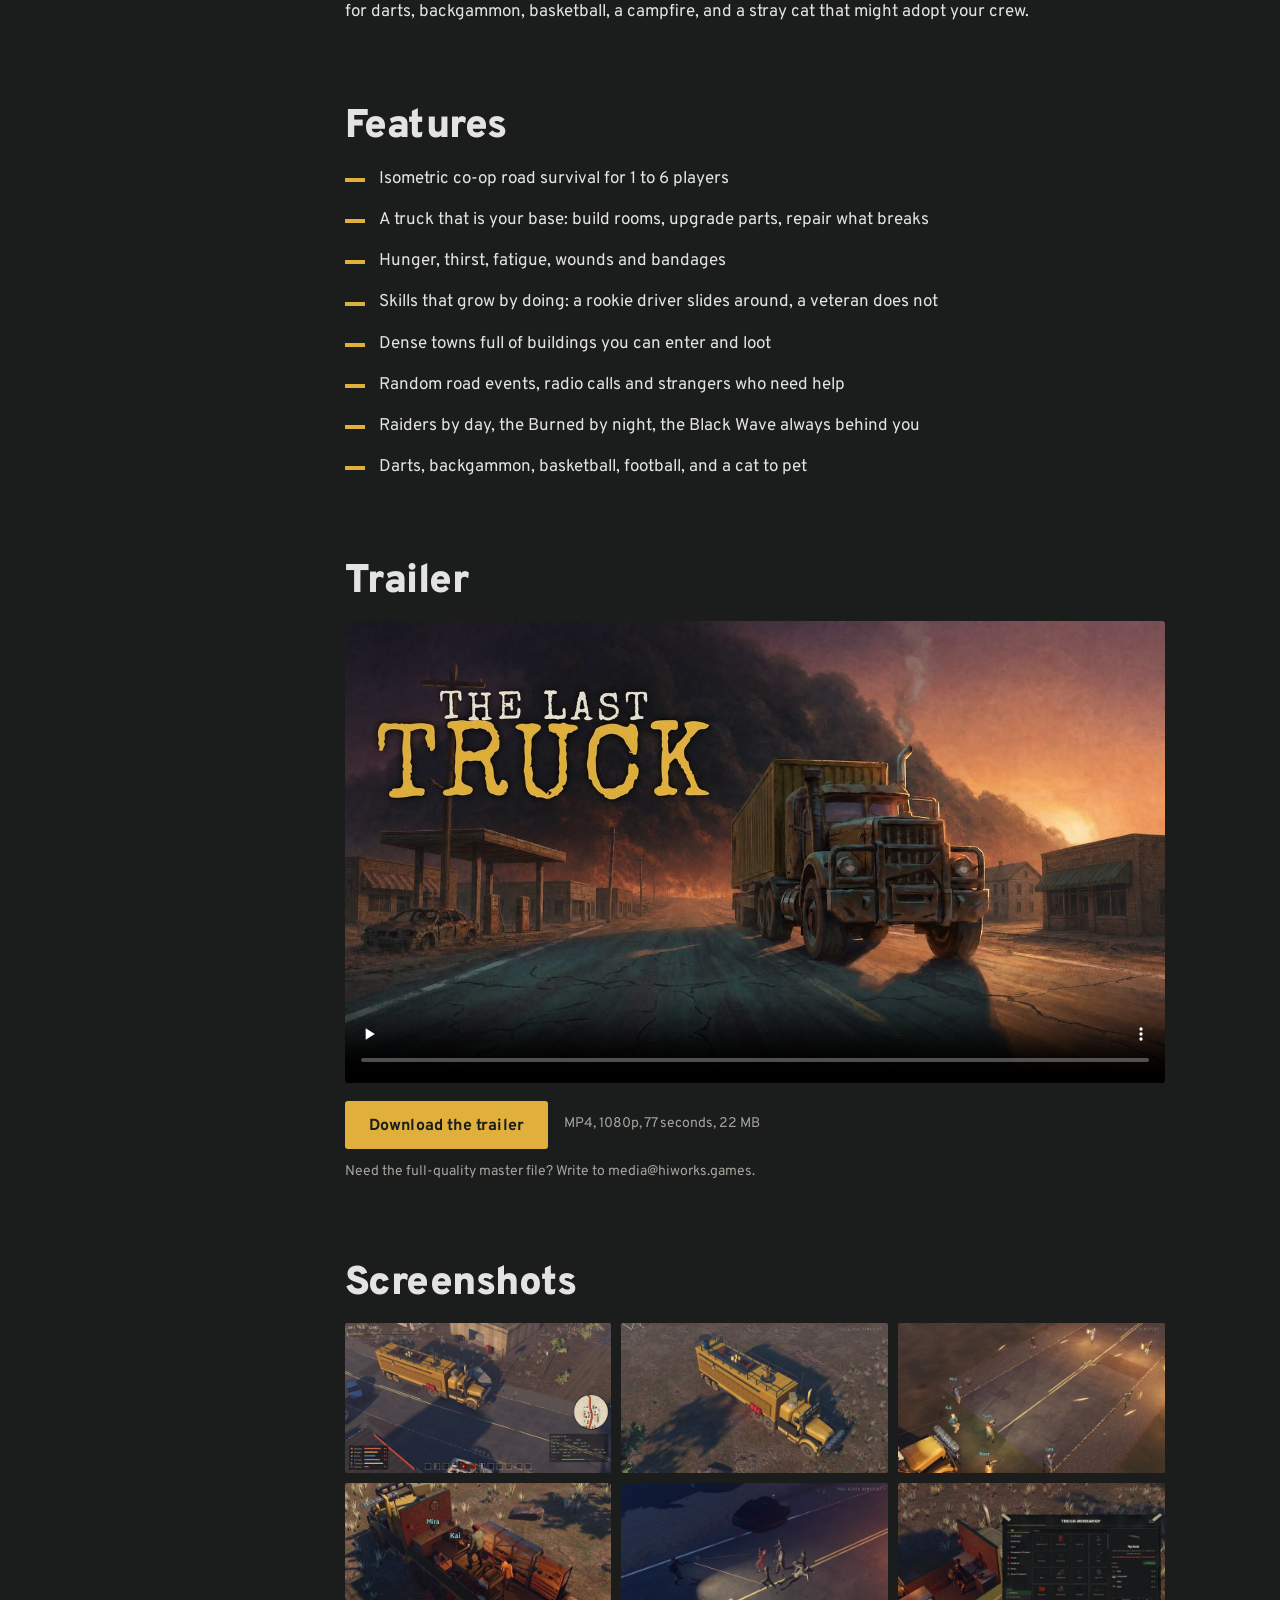
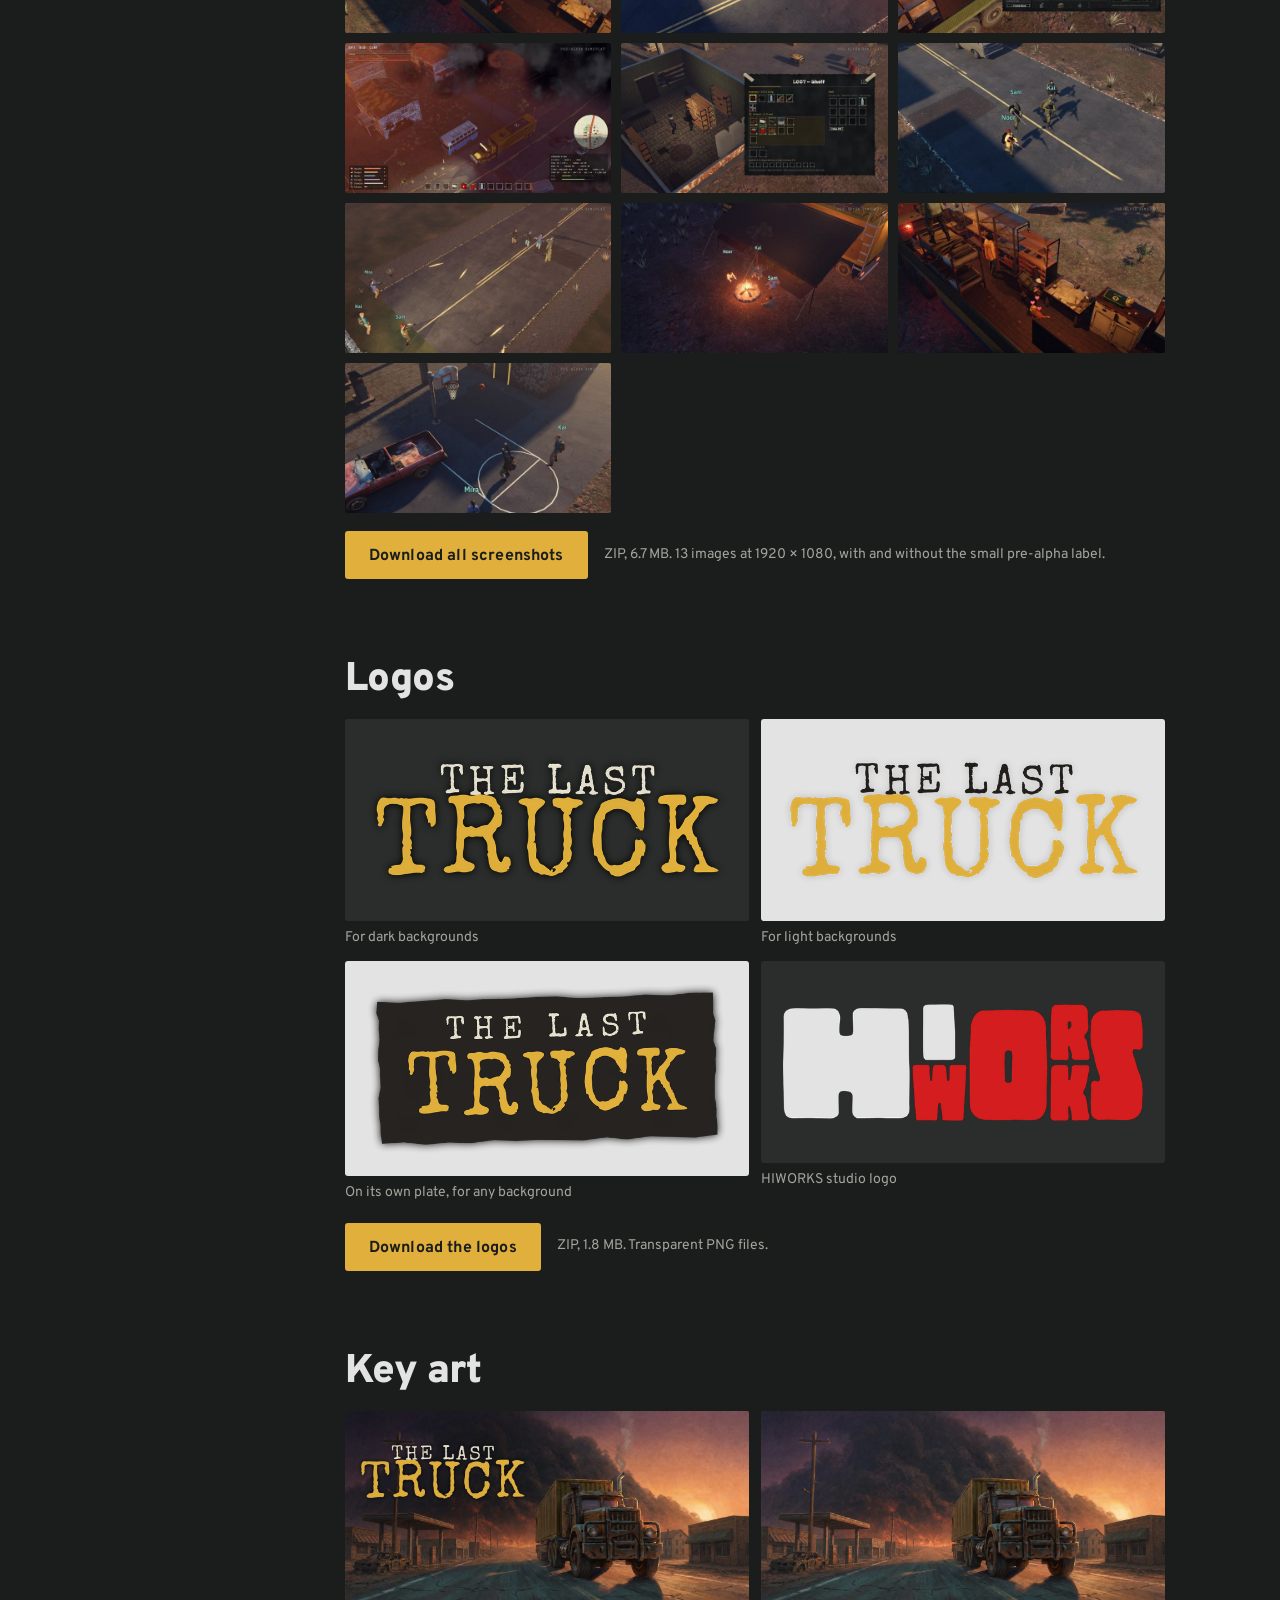
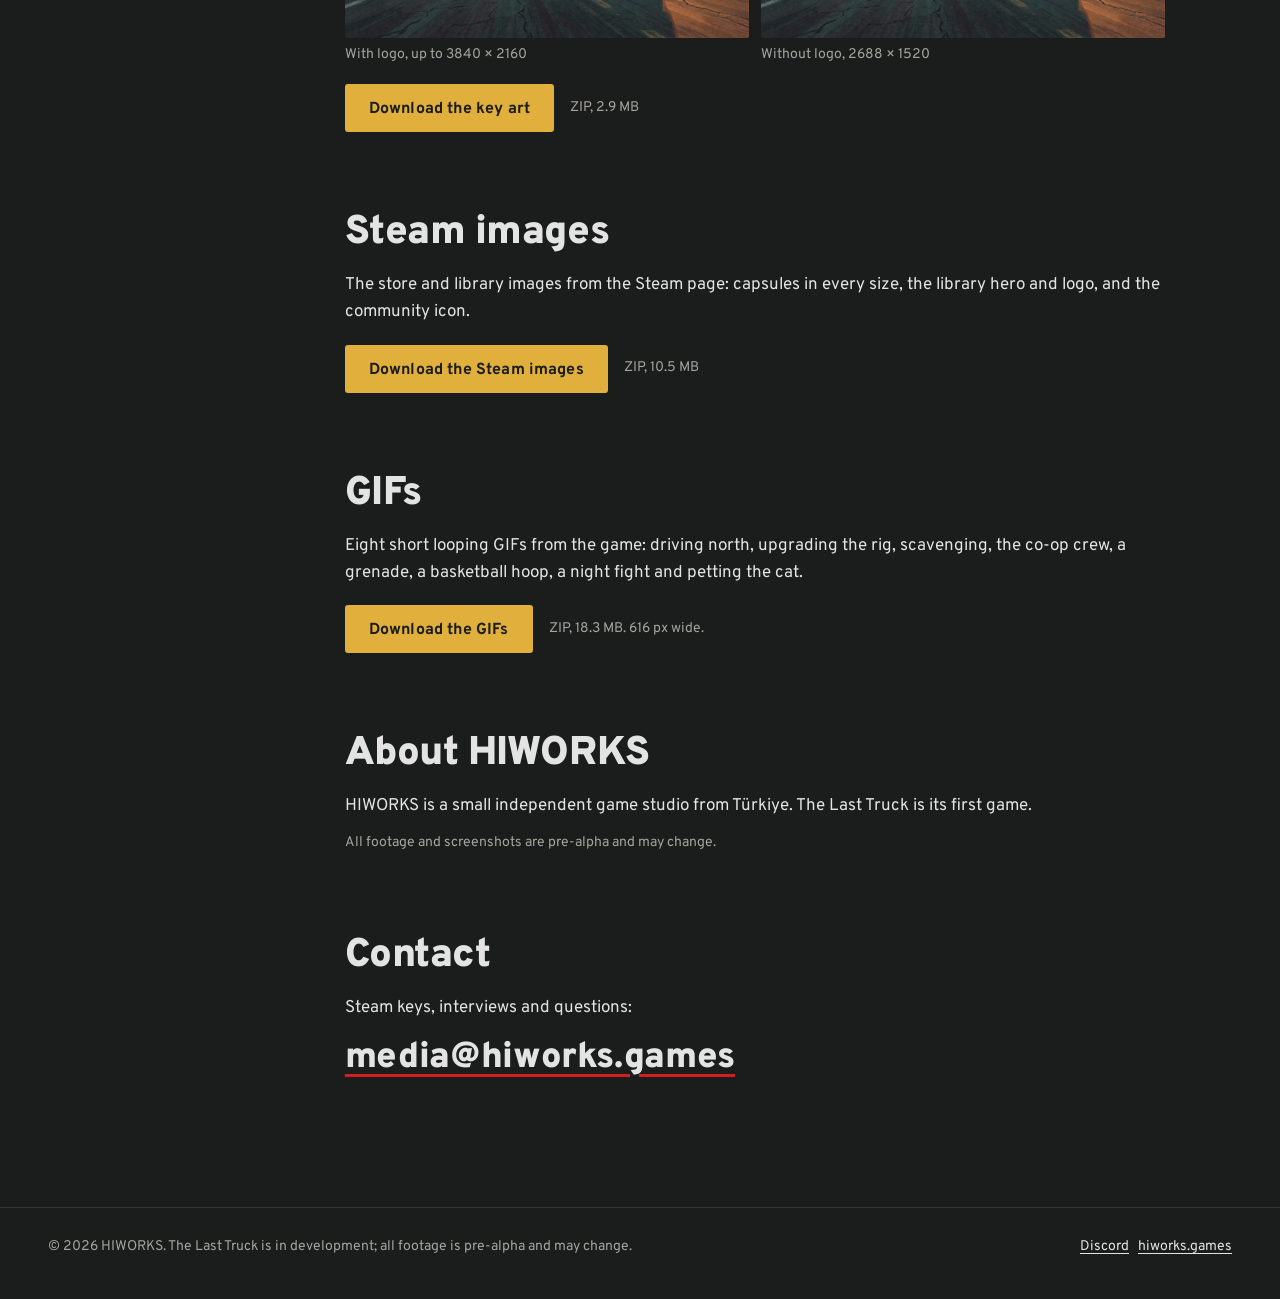
==== commit 319196ae: "Add the Discord invite to the site and press kit Co-Authored-By: Claude Opus 5.5 <noreply@anthropic." ====
--- a/press/index.html
+++ b/press/index.html
@@ -70,6 +70,7 @@
           <dt>Price</dt><dd>To be announced</dd>
           <dt>Steam</dt><dd data-steam data-steam-label="Steam store page">Coming soon</dd>
           <dt>Website</dt><dd><a href="https://hiworks.games/">hiworks.games</a></dd>
+          <dt>Discord</dt><dd><a href="https://discord.gg/s8Z3UBWc6">discord.gg/s8Z3UBWc6</a></dd>
           <dt>Press contact</dt><dd><a href="mailto:media@hiworks.games">media@hiworks.games</a></dd>
         </dl>
       </section>
@@ -193,7 +194,7 @@
 <footer class="site-footer">
   <div class="wrap">
     <p>&copy; <span data-year>2026</span> HIWORKS. The Last Truck is in development; all footage is pre-alpha and may change.</p>
-    <p><a href="../">hiworks.games</a></p>
+    <p><a href="https://discord.gg/s8Z3UBWc6" target="_blank" rel="noopener">Discord</a> &nbsp; <a href="../">hiworks.games</a></p>
   </div>
 </footer>
 
--- a/assets/css/site.css
+++ b/assets/css/site.css
@@ -240,3 +240,6 @@
 /* logo tiles: one height, the logo centred inside */
 .tile--dark, .tile--light { aspect-ratio: 2 / 1; display: grid; place-items: center; }
 .tile--dark img, .tile--light img { max-height: 100%; width: auto; max-width: 100%; object-fit: contain; }
+
+/* the community line under the contact address */
+.contact-block .community { margin-top: 18px; color: #c9c8c3; }
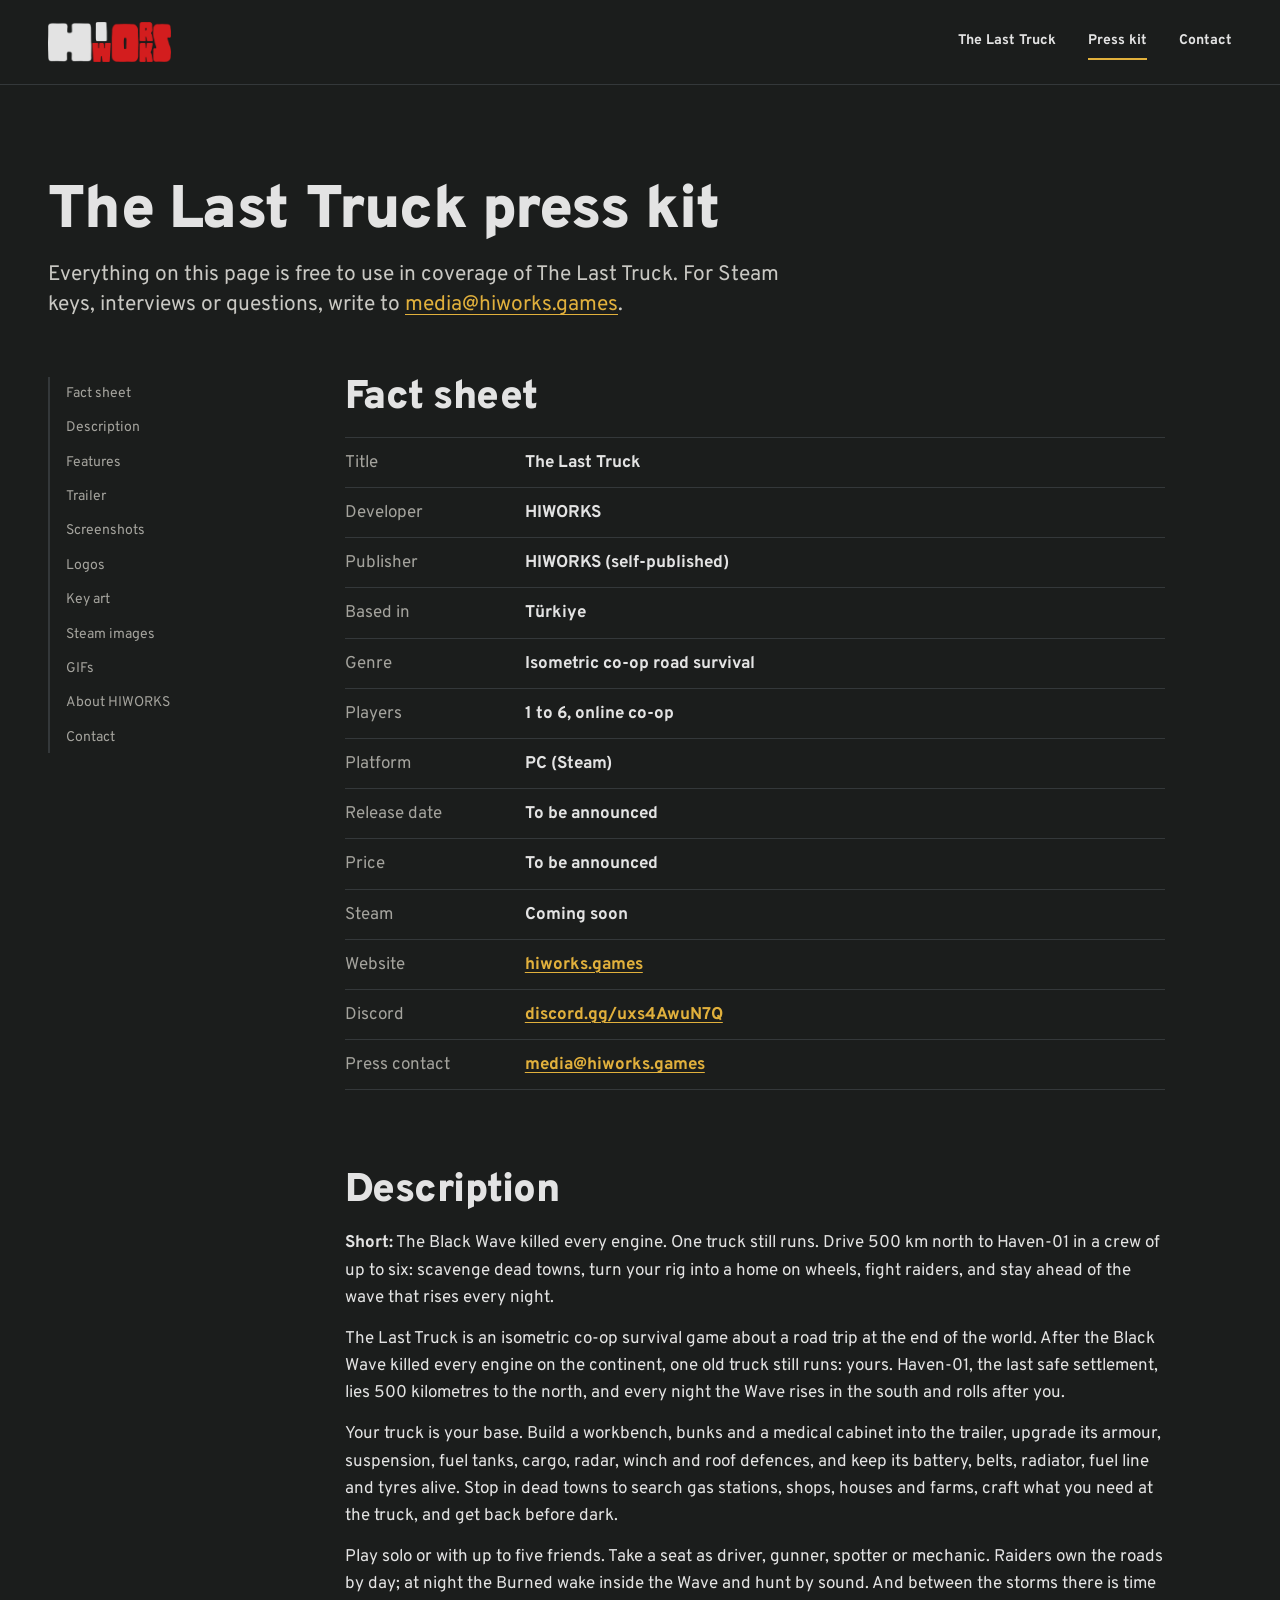
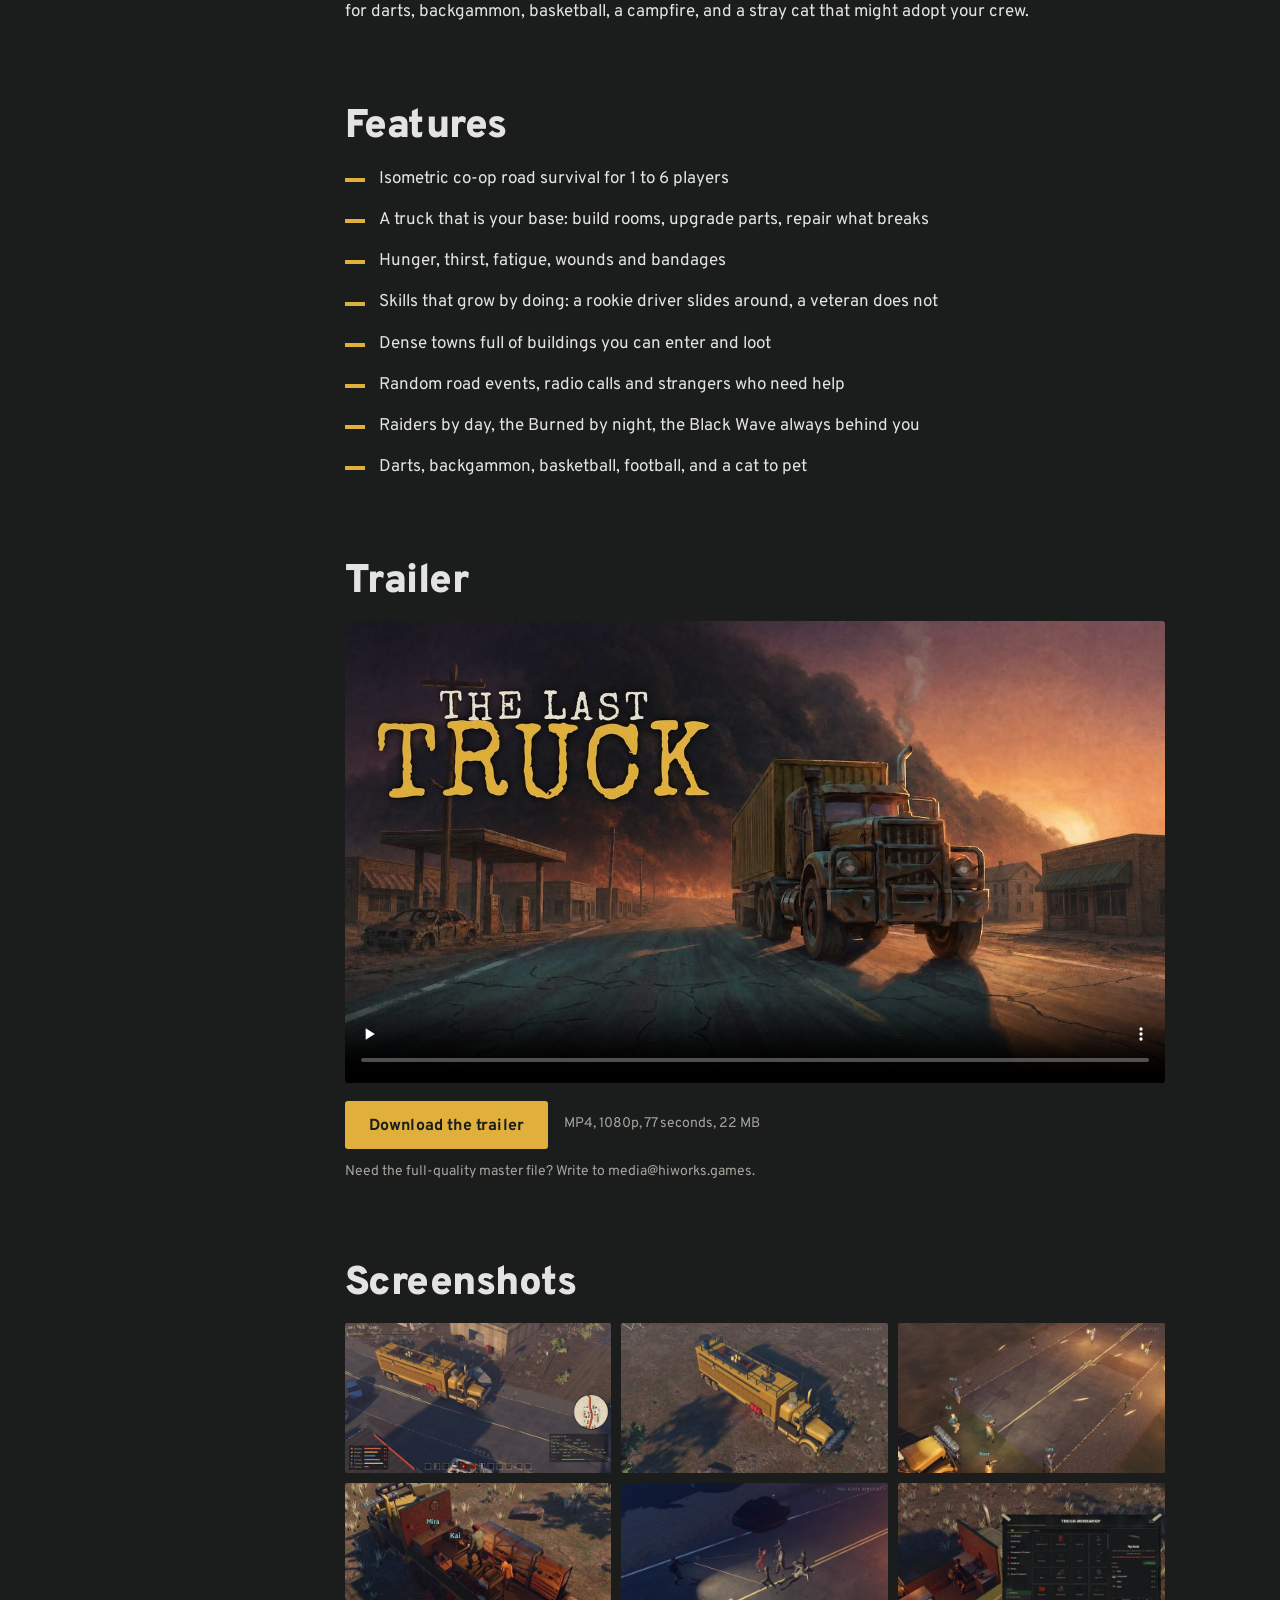
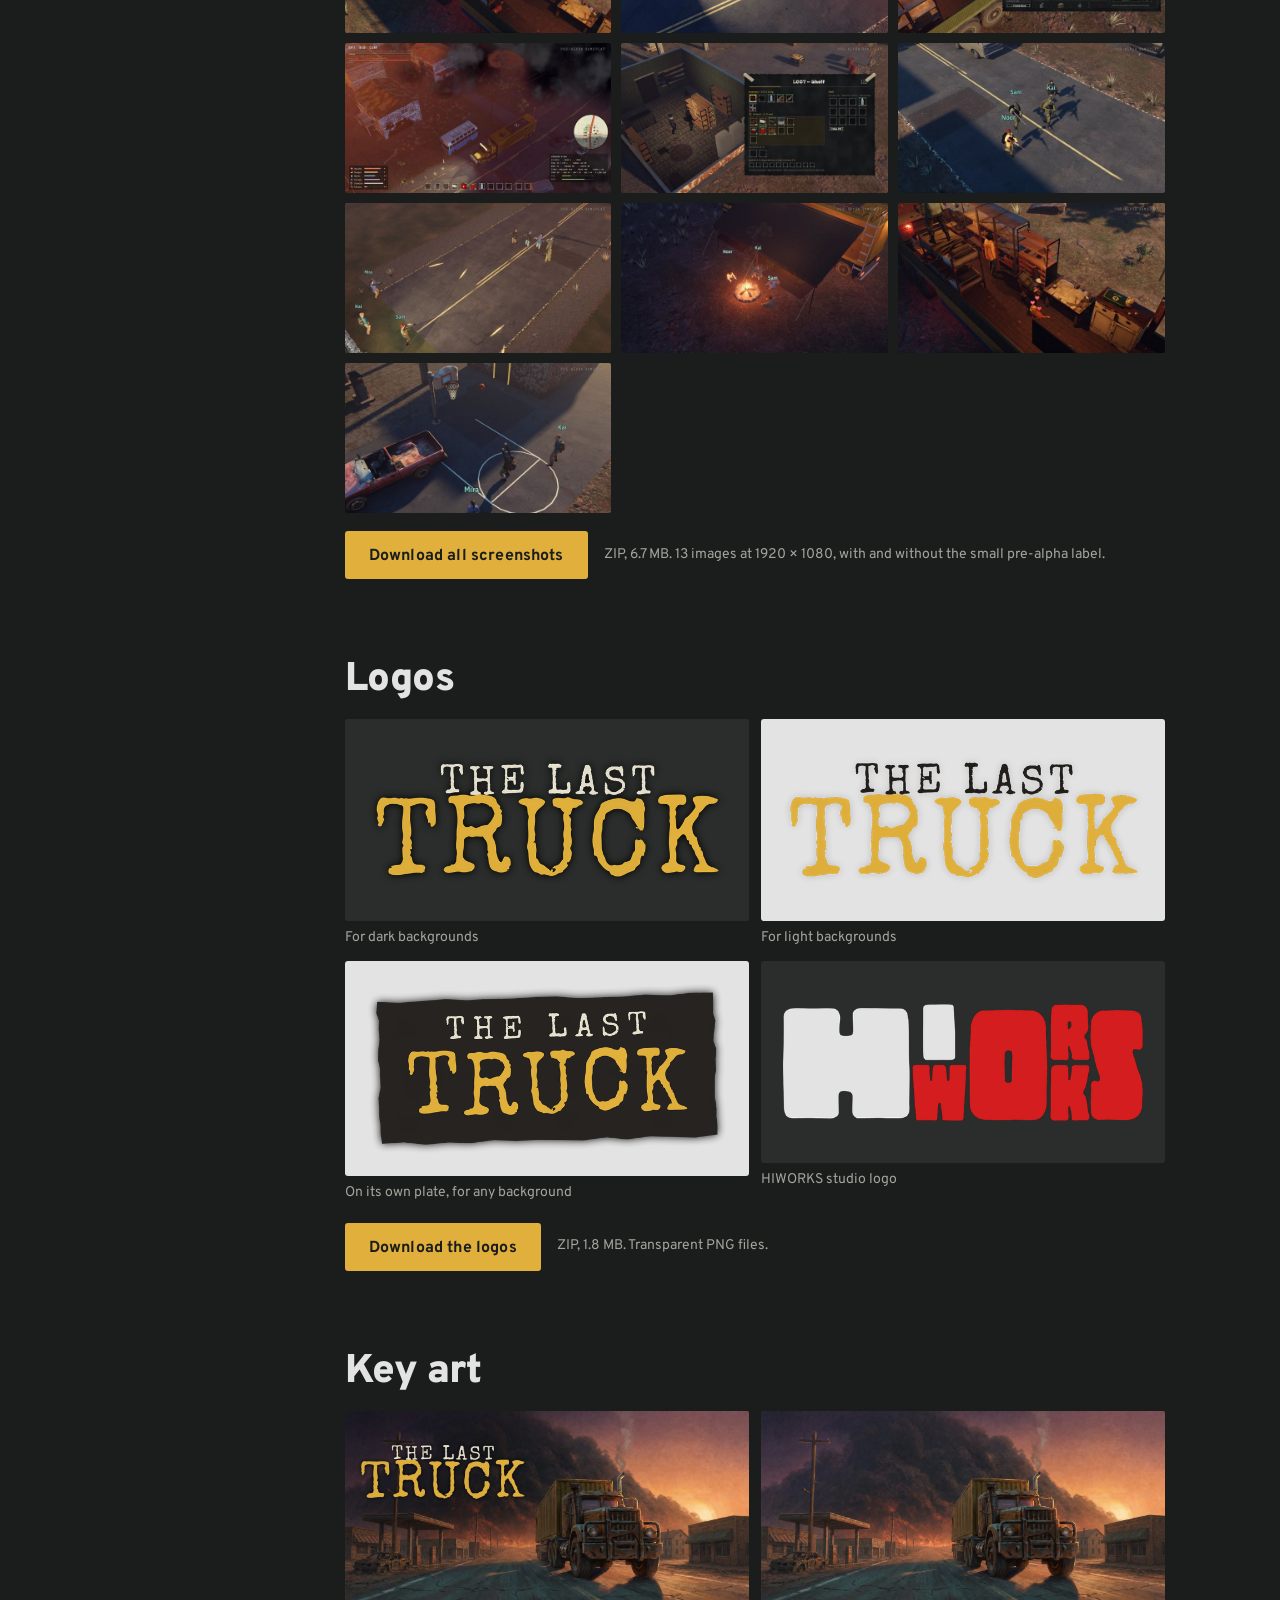
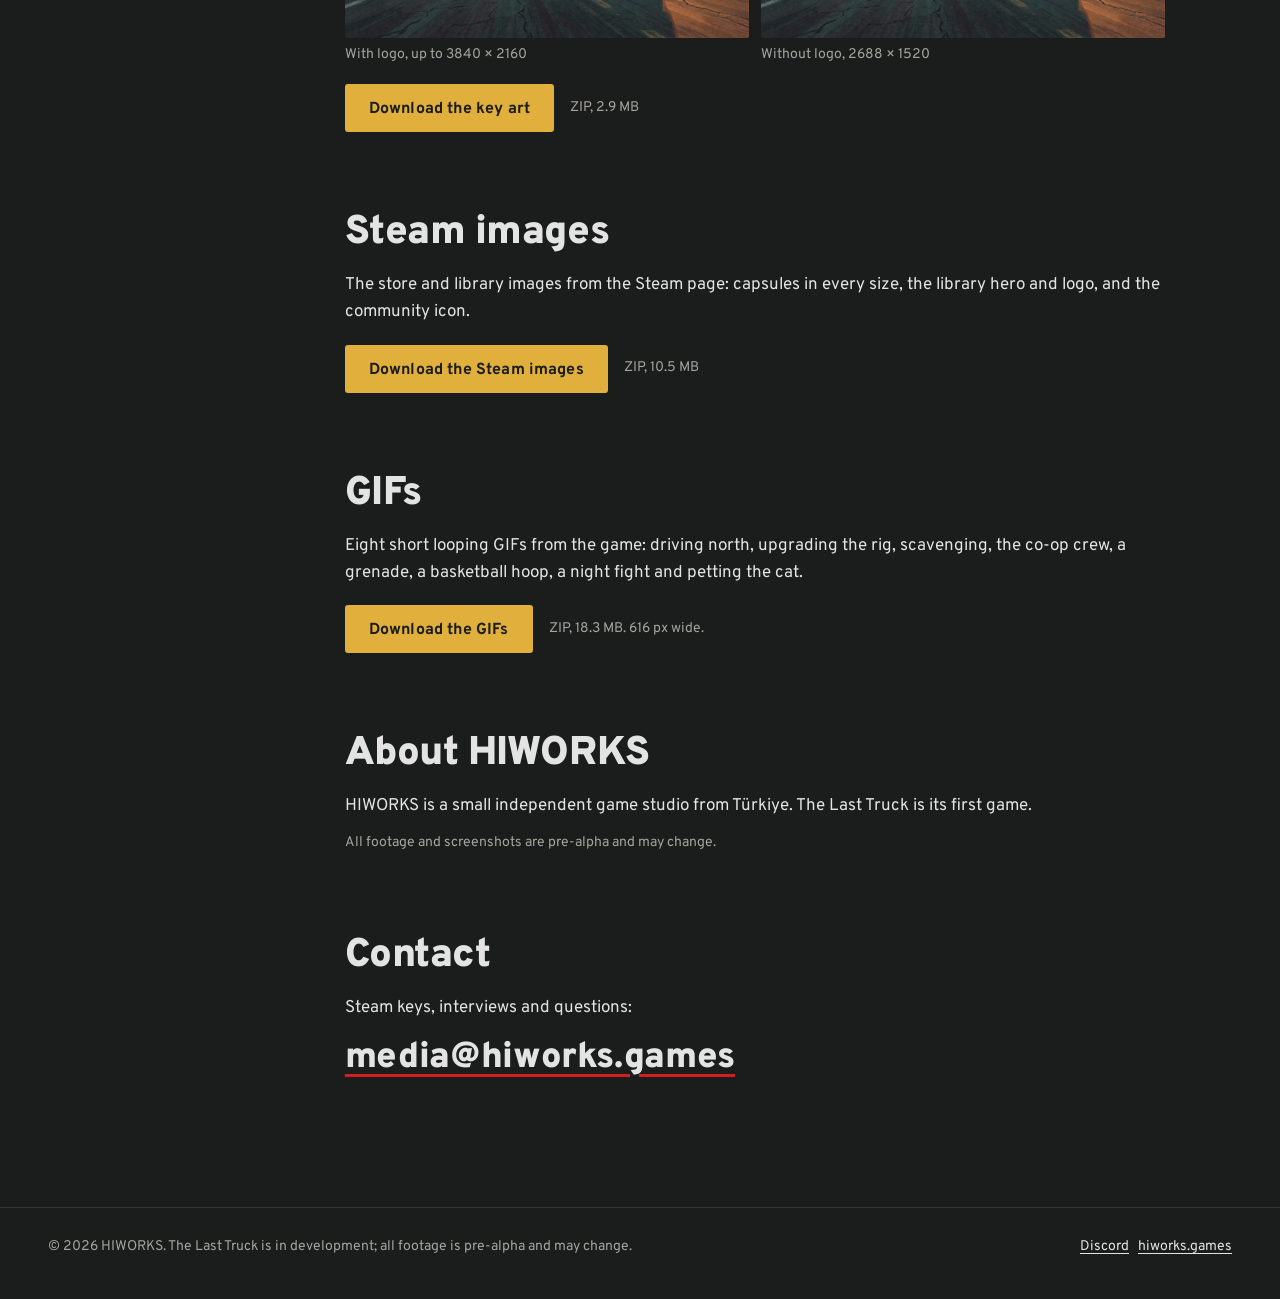
==== commit 695d7c3c: "Use the permanent Discord invite Co-Authored-By: Claude Opus 5.5 <noreply@anthropic.com> Claude-Sess" ====
--- a/press/index.html
+++ b/press/index.html
@@ -70,7 +70,7 @@
           <dt>Price</dt><dd>To be announced</dd>
           <dt>Steam</dt><dd data-steam data-steam-label="Steam store page">Coming soon</dd>
           <dt>Website</dt><dd><a href="https://hiworks.games/">hiworks.games</a></dd>
-          <dt>Discord</dt><dd><a href="https://discord.gg/s8Z3UBWc6">discord.gg/s8Z3UBWc6</a></dd>
+          <dt>Discord</dt><dd><a href="https://discord.gg/uxs4AwuN7Q">discord.gg/uxs4AwuN7Q</a></dd>
           <dt>Press contact</dt><dd><a href="mailto:media@hiworks.games">media@hiworks.games</a></dd>
         </dl>
       </section>
@@ -194,7 +194,7 @@
 <footer class="site-footer">
   <div class="wrap">
     <p>&copy; <span data-year>2026</span> HIWORKS. The Last Truck is in development; all footage is pre-alpha and may change.</p>
-    <p><a href="https://discord.gg/s8Z3UBWc6" target="_blank" rel="noopener">Discord</a> &nbsp; <a href="../">hiworks.games</a></p>
+    <p><a href="https://discord.gg/uxs4AwuN7Q" target="_blank" rel="noopener">Discord</a> &nbsp; <a href="../">hiworks.games</a></p>
   </div>
 </footer>
 
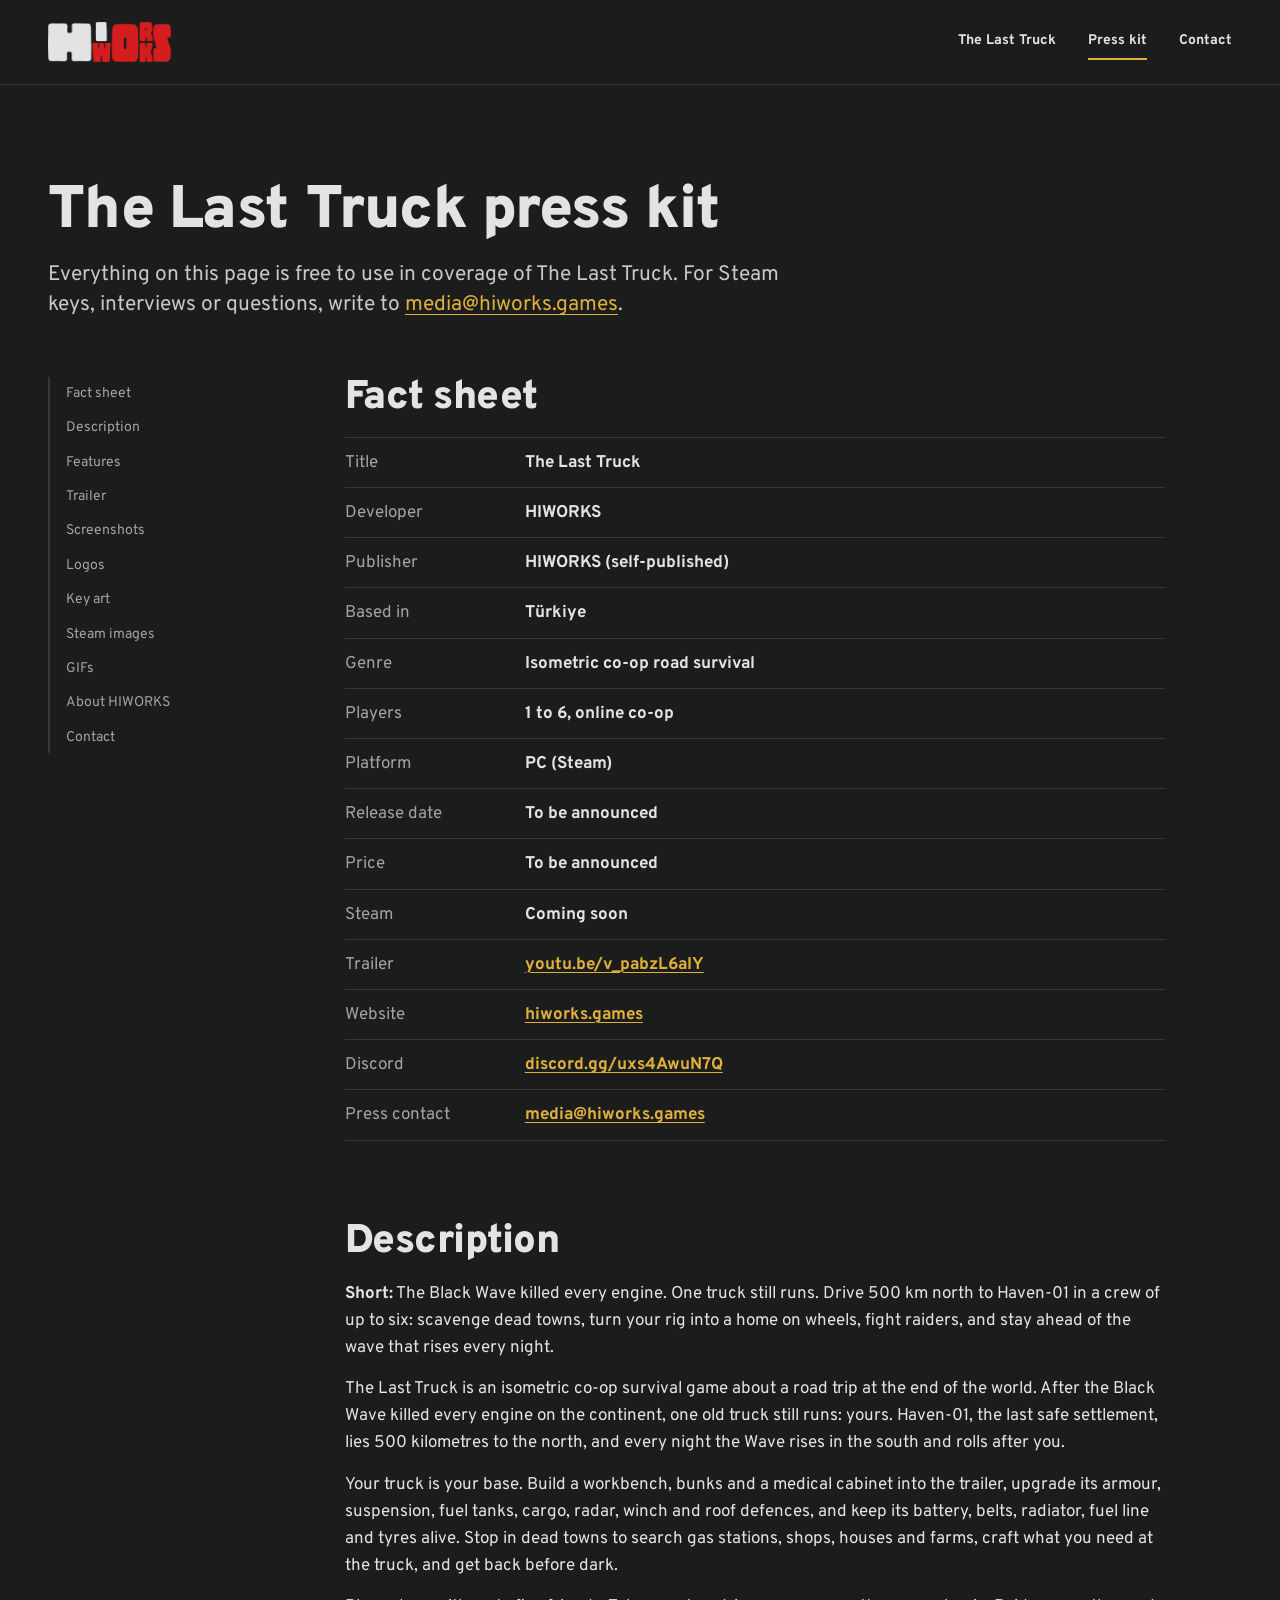
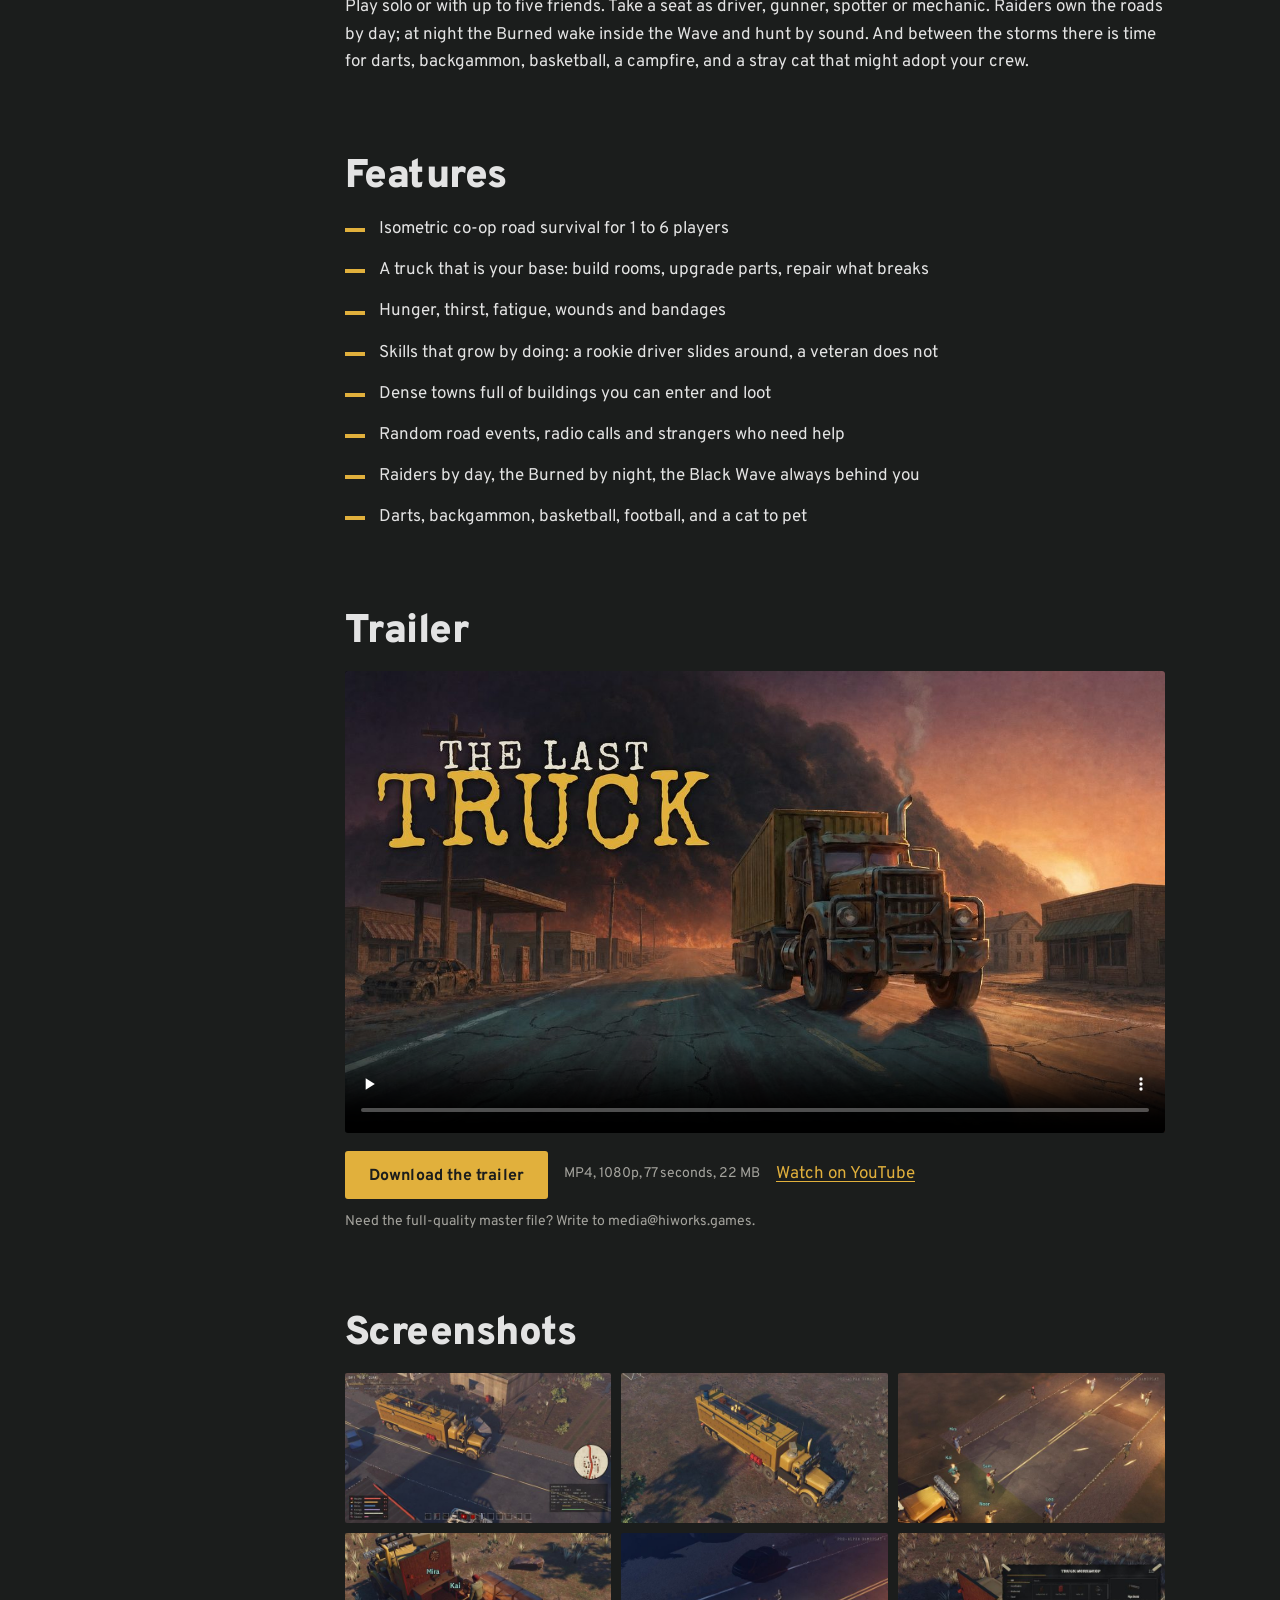
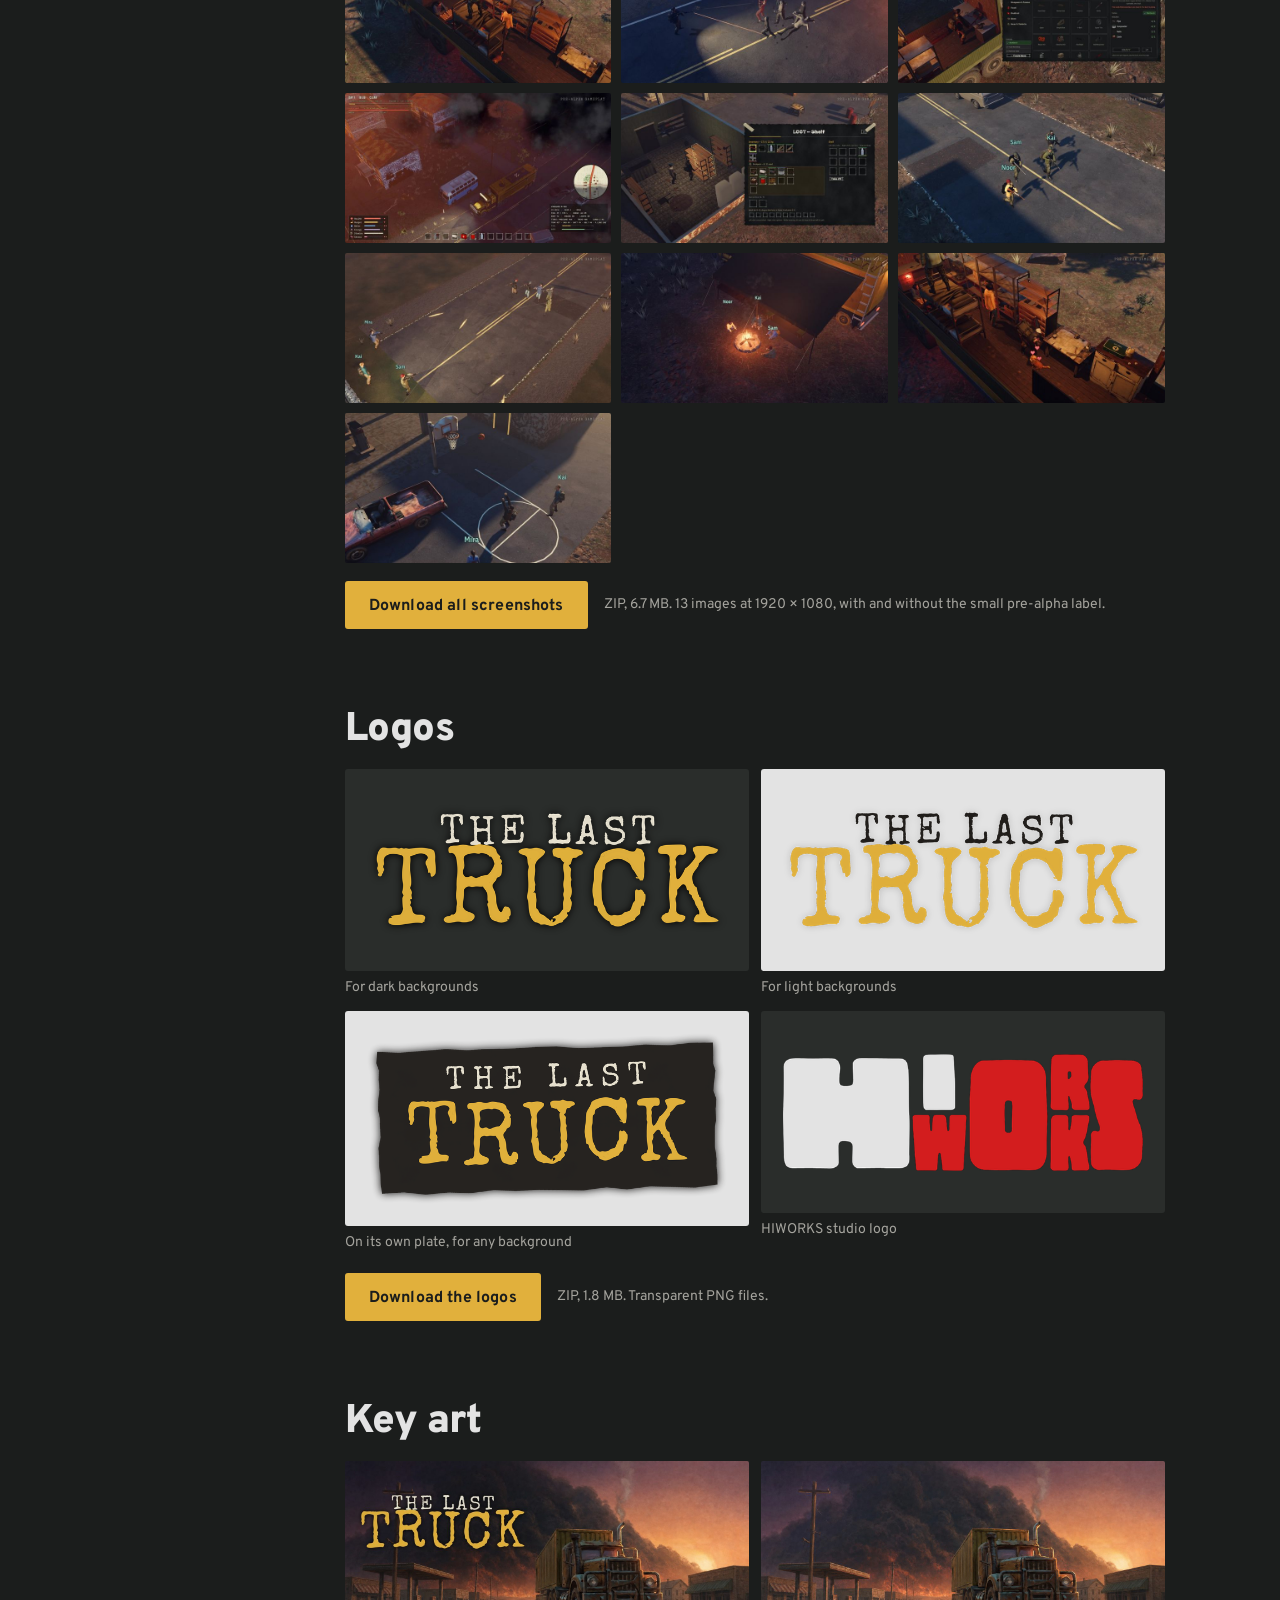
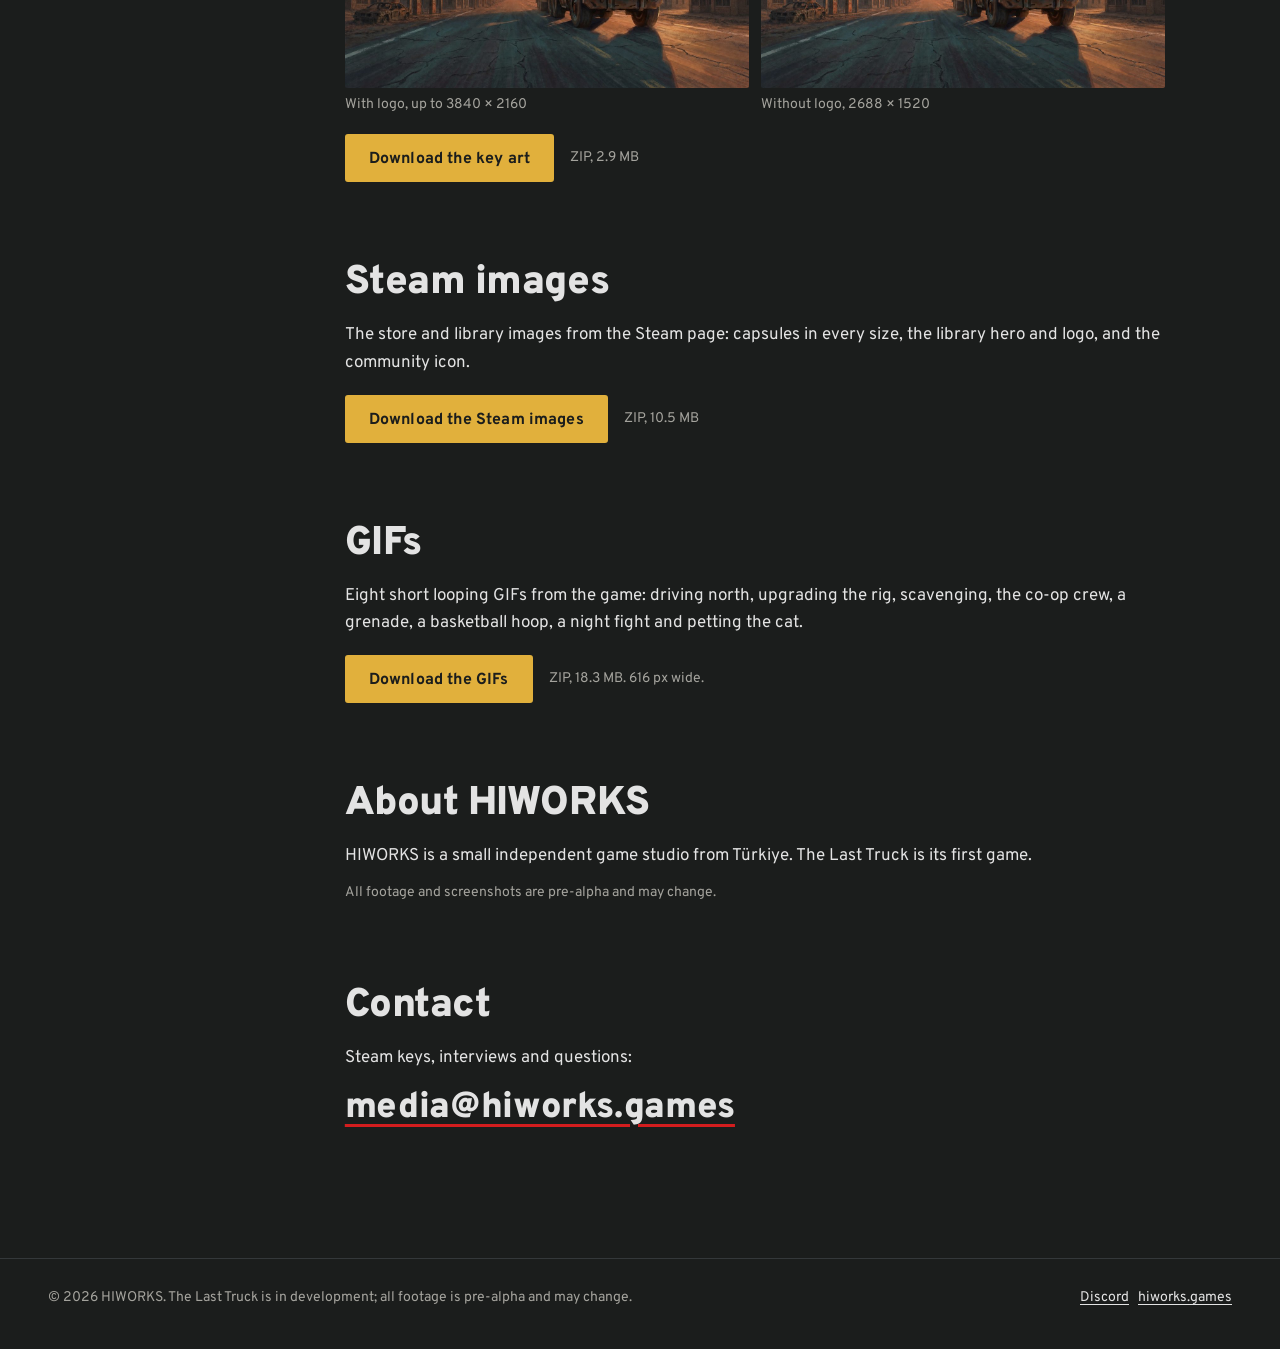
==== commit 90e72b81: "Link the YouTube trailer from the site and press kit Co-Authored-By: Claude Opus 5.5 <noreply@anthro" ====
--- a/press/index.html
+++ b/press/index.html
@@ -69,6 +69,7 @@
           <dt>Release date</dt><dd>To be announced</dd>
           <dt>Price</dt><dd>To be announced</dd>
           <dt>Steam</dt><dd data-steam data-steam-label="Steam store page">Coming soon</dd>
+          <dt>Trailer</dt><dd><a href="https://youtu.be/v_pabzL6aIY">youtu.be/v_pabzL6aIY</a></dd>
           <dt>Website</dt><dd><a href="https://hiworks.games/">hiworks.games</a></dd>
           <dt>Discord</dt><dd><a href="https://discord.gg/uxs4AwuN7Q">discord.gg/uxs4AwuN7Q</a></dd>
           <dt>Press contact</dt><dd><a href="mailto:media@hiworks.games">media@hiworks.games</a></dd>
@@ -105,6 +106,7 @@
         <div class="download">
           <a class="btn btn--lane" href="../assets/video/the_last_truck_trailer.mp4" download>Download the trailer</a>
           <span class="size">MP4, 1080p, 77 seconds, 22 MB</span>
+          <a href="https://youtu.be/v_pabzL6aIY" target="_blank" rel="noopener">Watch on YouTube</a>
         </div>
         <p class="note">Need the full-quality master file? Write to media@hiworks.games.</p>
       </section>
